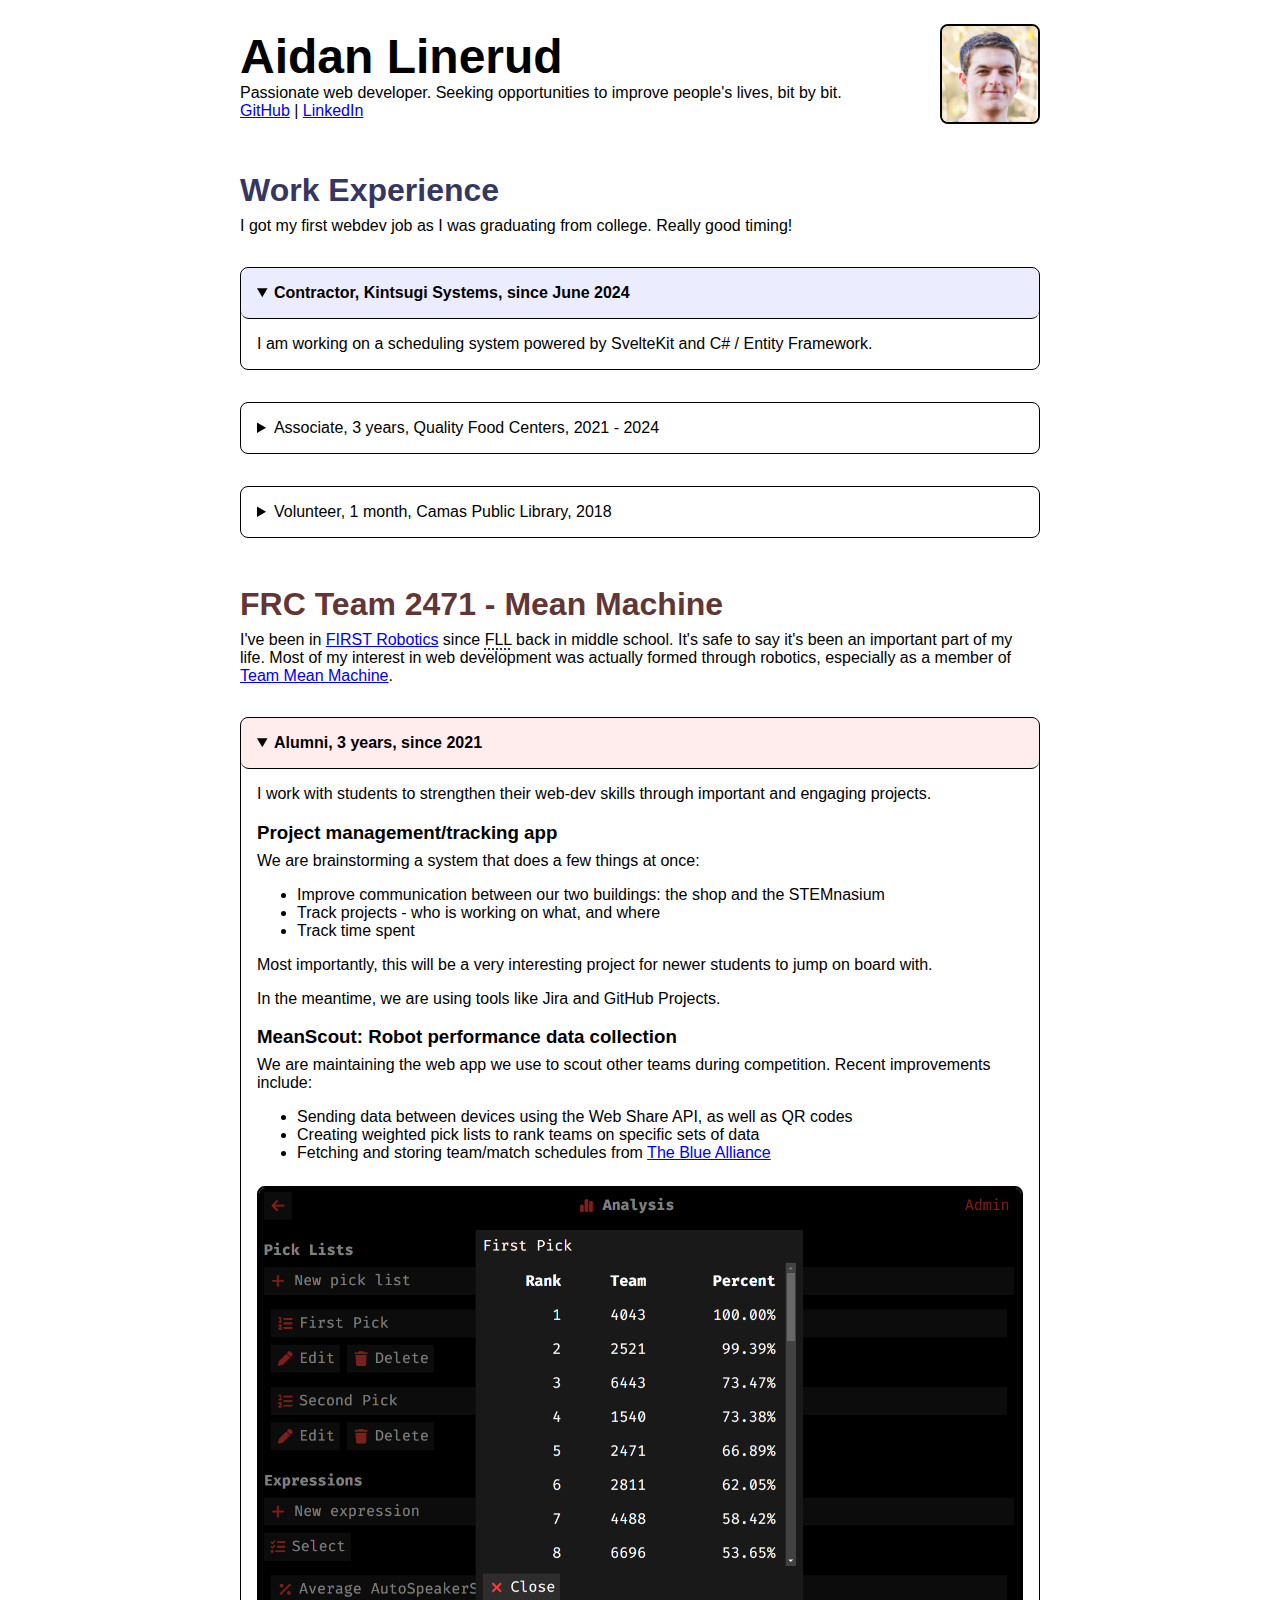
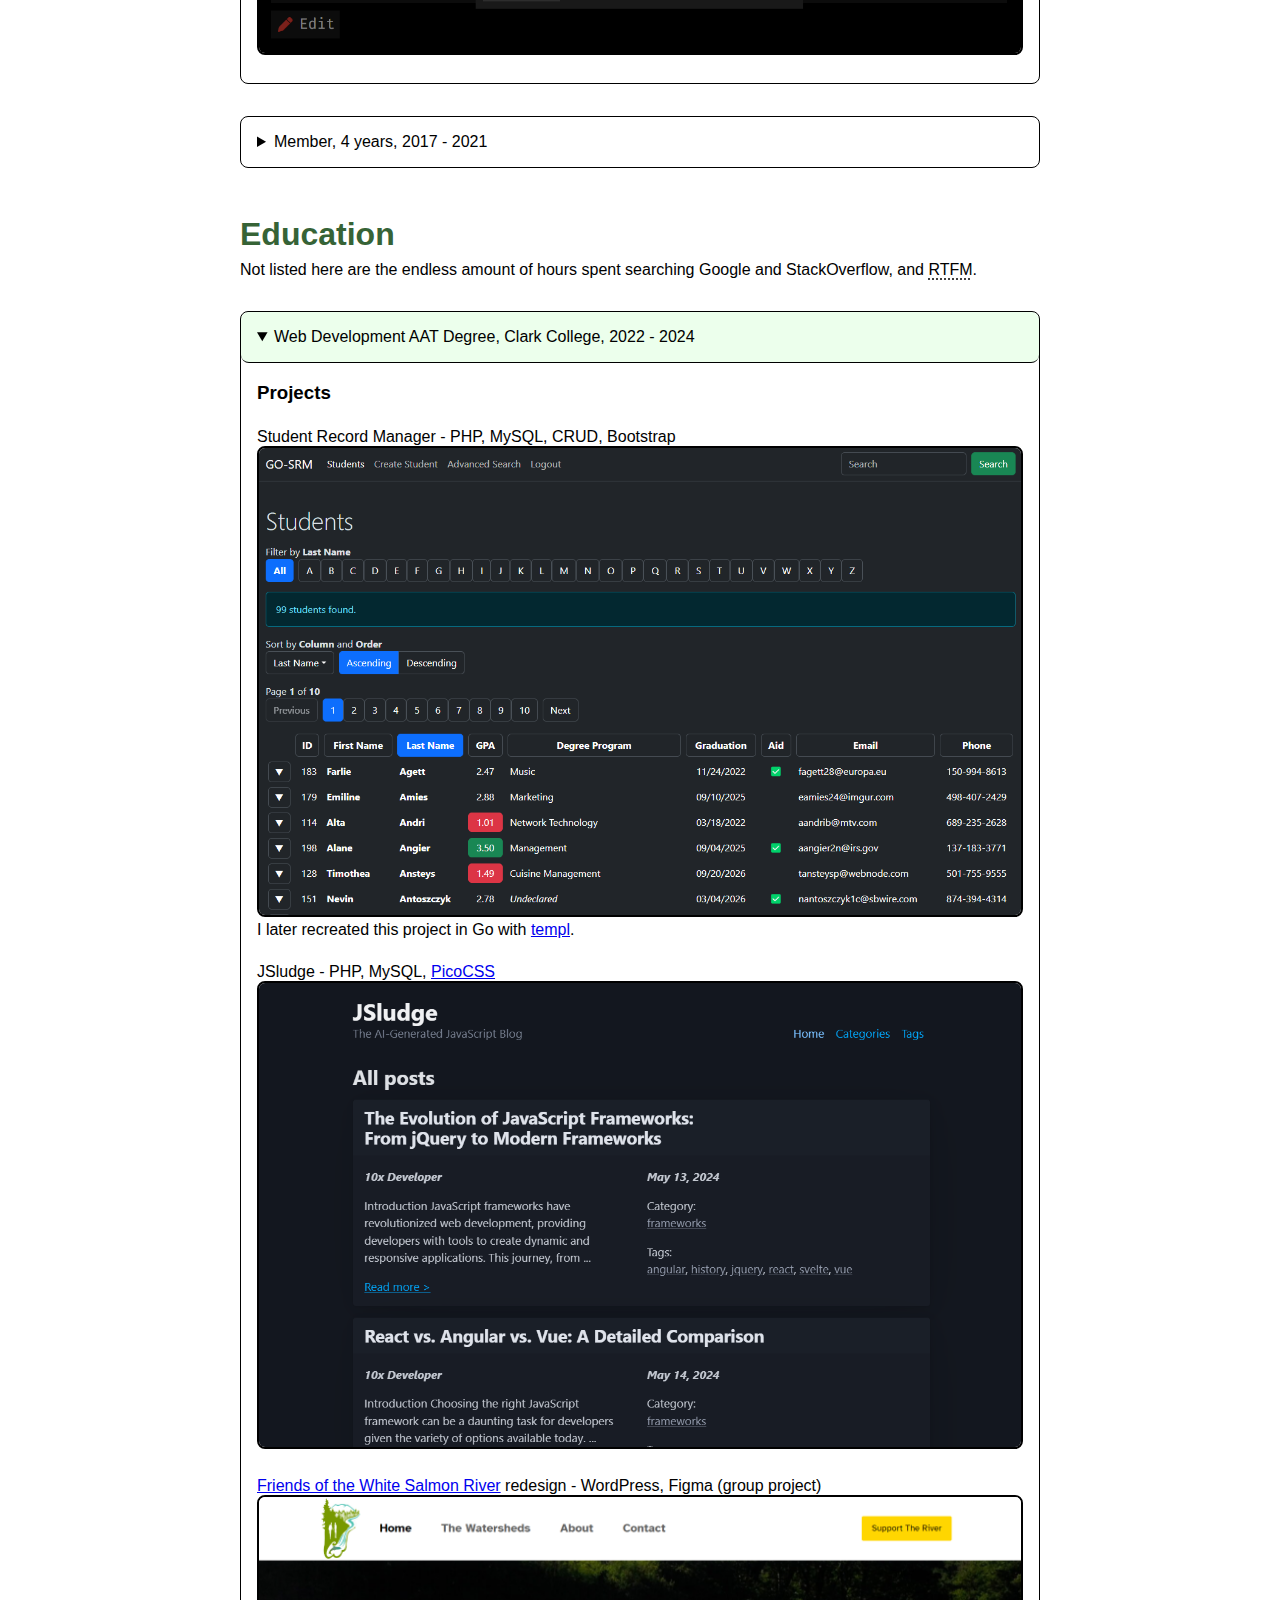
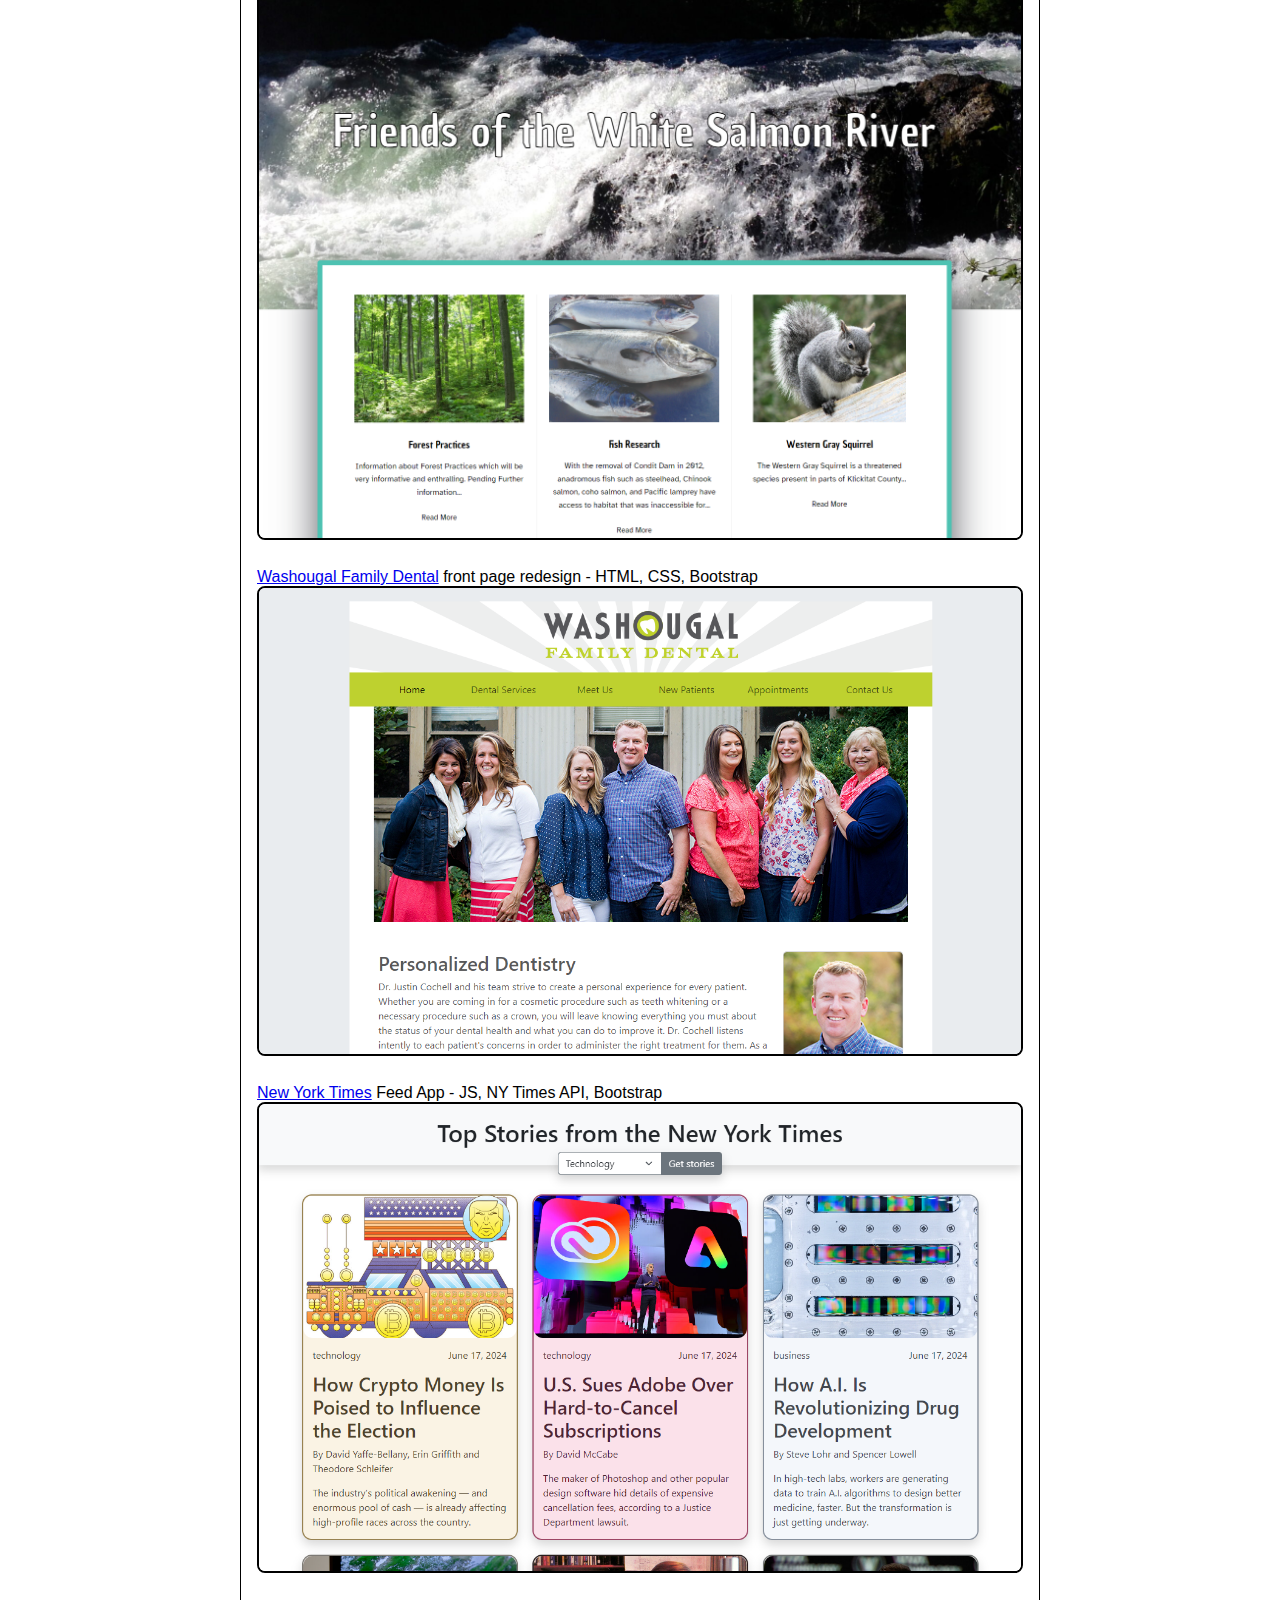
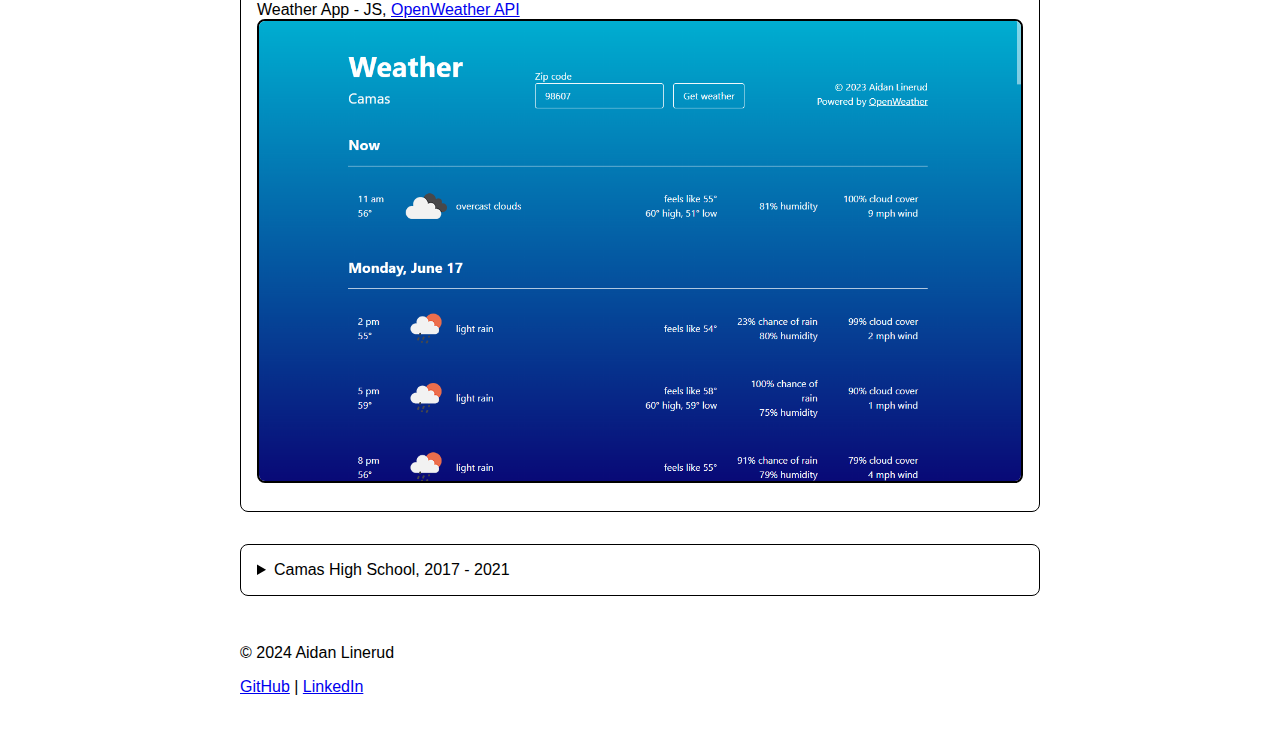
==== index.html @ 7d19856c "Add github/linkedin links" ====
<!DOCTYPE html>
<html lang="en">

<head>
	<meta charset="UTF-8" />
	<meta name="viewport" content="width=device-width, initial-scale=1.0" />
	<link rel="icon" href="assets/profile.jpg" />
	<link rel="stylesheet" href="https://fonts.cdnfonts.com/css/atkinson-hyperlegible" />
	<link rel="stylesheet" href="main.css">
	<title>Aidan Linerud</title>
</head>

<body>
	<header>
		<div>
			<h1>Aidan Linerud</h1>
			<p>
				Passionate web developer. Seeking opportunities to improve people's
				lives, bit by bit.
			</p>
			<p>
				<a href="https://github.com/Aidunlin">GitHub</a>
				|
				<a href="https://www.linkedin.com/in/aidan-linerud/">LinkedIn</a>
			</p>
		</div>
		<img src="assets/profile.jpg" alt="Aidan's profile" width="100" height="100" />
	</header>

	<section id="experience">
		<h2>Work Experience</h2>
		<p>
			I got my first webdev job as I was graduating from college. Really good
			timing!
		</p>

		<details open>
			<summary>
				<strong>Contractor, Kintsugi Systems, since June 2024</strong>
			</summary>
			<p>
				I am working on a scheduling system powered by SvelteKit and C# /
				Entity Framework.
			</p>
		</details>

		<details>
			<summary>Associate, 3 years, Quality Food Centers, 2021 - 2024</summary>
			<p>I was a part-time cashier and courtesy clerk.</p>
		</details>

		<details>
			<summary>Volunteer, 1 month, Camas Public Library, 2018</summary>
			<p>
				I signed people up for the Summer Reading Program, logged hours, and
				issued prizes.
			</p>
		</details>
	</section>

	<section id="robotics">
		<h2>FRC Team 2471 - Mean Machine</h2>
		<p>
			I've been in
			<a href="https://www.firstinspires.org/">FIRST Robotics</a> since
			<abbr title="FIRST Lego League">FLL</abbr> back in middle school. It's
			safe to say it's been an important part of my life. Most of my interest
			in web development was actually formed through robotics, especially as a
			member of <a href="https://team2471.org/">Team Mean Machine</a>.
		</p>

		<details open>
			<summary><strong>Alumni, 3 years, since 2021</strong></summary>
			<p>
				I work with students to strengthen their web-dev skills through
				important and engaging projects.
			</p>
			<h3>Project management/tracking app</h3>
			<p>We are brainstorming a system that does a few things at once:</p>
			<ul>
				<li>
					Improve communication between our two buildings: the shop and the
					STEMnasium
				</li>
				<li>Track projects - who is working on what, and where</li>
				<li>Track time spent</li>
			</ul>
			<p>
				Most importantly, this will be a very interesting project for newer
				students to jump on board with.
			</p>
			<p>
				In the meantime, we are using tools like Jira and GitHub Projects.
			</p>
			<h3>MeanScout: Robot performance data collection</h3>
			<p>
				We are maintaining the web app we use to scout other teams during
				competition. Recent improvements include:
			</p>
			<ul>
				<li>
					Sending data between devices using the Web Share API, as well as QR
					codes
				</li>
				<li>
					Creating weighted pick lists to rank teams on specific sets of data
				</li>
				<li>
					Fetching and storing team/match schedules from
					<a href="https://www.thebluealliance.com/about">The Blue Alliance</a>
				</li>
			</ul>
			<p class="project">
				<img loading="lazy" src="assets/meanscout-pick-lists.png" alt="MeanScout pick lists" />
			</p>
		</details>

		<details>
			<summary>Member, 4 years, 2017 - 2021</summary>
			<p>Created app for robot performance data collection - Svelte, PWA</p>
			<p>Team website maintenance - WordPress</p>
		</details>
	</section>

	<section id="education">
		<h2>Education</h2>
		<p>
			Not listed here are the endless amount of hours spent searching Google
			and StackOverflow, and
			<abbr title="reading the ----ing manual">RTFM</abbr>.
		</p>

		<details open>
			<summary>
				Web Development AAT Degree, Clark College, 2022 - 2024
			</summary>
			<h3>Projects</h3>
			<p class="project">
				Student Record Manager - PHP, MySQL, CRUD, Bootstrap
				<img loading="lazy" src="assets/srm.png" alt="Student Record Manager" />
				I later recreated this project in Go with
				<a href="https://templ.guide/">templ</a>.
			</p>
			<p class="project">
				JSludge - PHP, MySQL, <a href="https://picocss.com/">PicoCSS</a>
				<img loading="lazy" src="assets/jsludge.png" alt="JSludge blog" />
			</p>
			<p class="project">
				<a href="https://www.friendsofthewhitesalmon.org/">Friends of the White Salmon River</a>
				redesign - WordPress, Figma (group project)
				<img loading="lazy" src="assets/fotws.png" alt="Friends of the White Salmon River redesign" />
			</p>
			<p class="project">
				<a href="http://www.washougalfamilydental.com/">Washougal Family Dental</a>
				front page redesign - HTML, CSS, Bootstrap
				<img loading="lazy" src="assets/wfd.png" alt="Washougal Family Dental front page redesign" />
			</p>
			<p class="project">
				<a href="https://www.nytimes.com/">New York Times</a> Feed App - JS,
				NY Times API, Bootstrap
				<img loading="lazy" src="assets/nyt-app.png" alt="NYT Feed App" />
			</p>
			<p class="project">
				Weather App - JS,
				<a href="https://openweathermap.org/">OpenWeather API</a>
				<img loading="lazy" src="assets/weather-app.png" alt="Weather App" />
			</p>
		</details>

		<details>
			<summary>Camas High School, 2017 - 2021</summary>
			<p>Graduated w/ 3.8 GPA</p>
			<p>The Camasonion maintenance - WordPress (2020-2021)</p>
		</details>
	</section>

	<footer>
		<p>&copy; 2024 Aidan Linerud</p>
		<p>
			<a href="https://github.com/Aidunlin">GitHub</a>
			|
			<a href="https://www.linkedin.com/in/aidan-linerud/">LinkedIn</a>
		</p>
	</footer>
</body>

</html>
---- main.css ----
body {
	font-family: "Atkinson Hyperlegible", sans-serif;
	margin-inline: auto;
	max-width: 800px;
	padding: 1rem;
}

header {
	display: flex;
	flex-wrap: wrap;
	gap: 1rem;
	align-items: center;
	margin-bottom: 2rem;
}

header img {
	max-width: 100px;
	border: 2px solid;
	border-radius: 0.5rem;
}

header div {
	display: flex;
	flex-direction: column;
	flex-grow: 1;
}

header h1 {
	font-size: 300%;
	margin: 0;
}

header p {
	margin: 0;
}

footer {
	margin-top: 3rem;
}

h2 {
	font-size: 200%;
	margin-top: 3rem;
	margin-bottom: 0;
}

h2 + p {
	margin-top: 0.5rem;
}

h3 {
	margin-bottom: 0;
}

h3 + p {
	margin-top: 0.5rem;
}

img {
	box-sizing: border-box;
	max-width: 100%;
	border-radius: 0.5rem;
	border: 2px solid;
}

abbr[title] {
	text-underline-offset: 4px;
}

details {
	border: 1px solid;
	border-radius: 0.5rem;
	margin-top: 2rem;
}

details {
	padding: 1rem;
}

details[open] {
	padding-bottom: 0;
}

details[open] summary {
	border-bottom: 1px solid;
	margin-bottom: 0;
}

summary {
	border-radius: 0.5rem;
	padding: 1rem;
	margin: -1rem;
	cursor: pointer;
}

#experience :is(details[open] summary, summary:hover, summary:focus) {
	background-color: hsla(240, 100%, 50%, 0.075);
}

#experience h2 {
	color:  hsl(240, 30%, 30%);
}

#robotics :is(details[open] summary, summary:hover, summary:focus) {
	background-color: hsla(0, 100%, 50%, 0.075);
}

#robotics h2 {
	color:  hsl(0, 30%, 30%);
}

#education :is(details[open] summary, summary:hover, summary:focus) {
	background-color: hsla(120, 100%, 50%, 0.075);
}

#education h2 {
	color:  hsl(120, 30%, 30%);
}

.project {
	margin-block: 1.5rem;
}
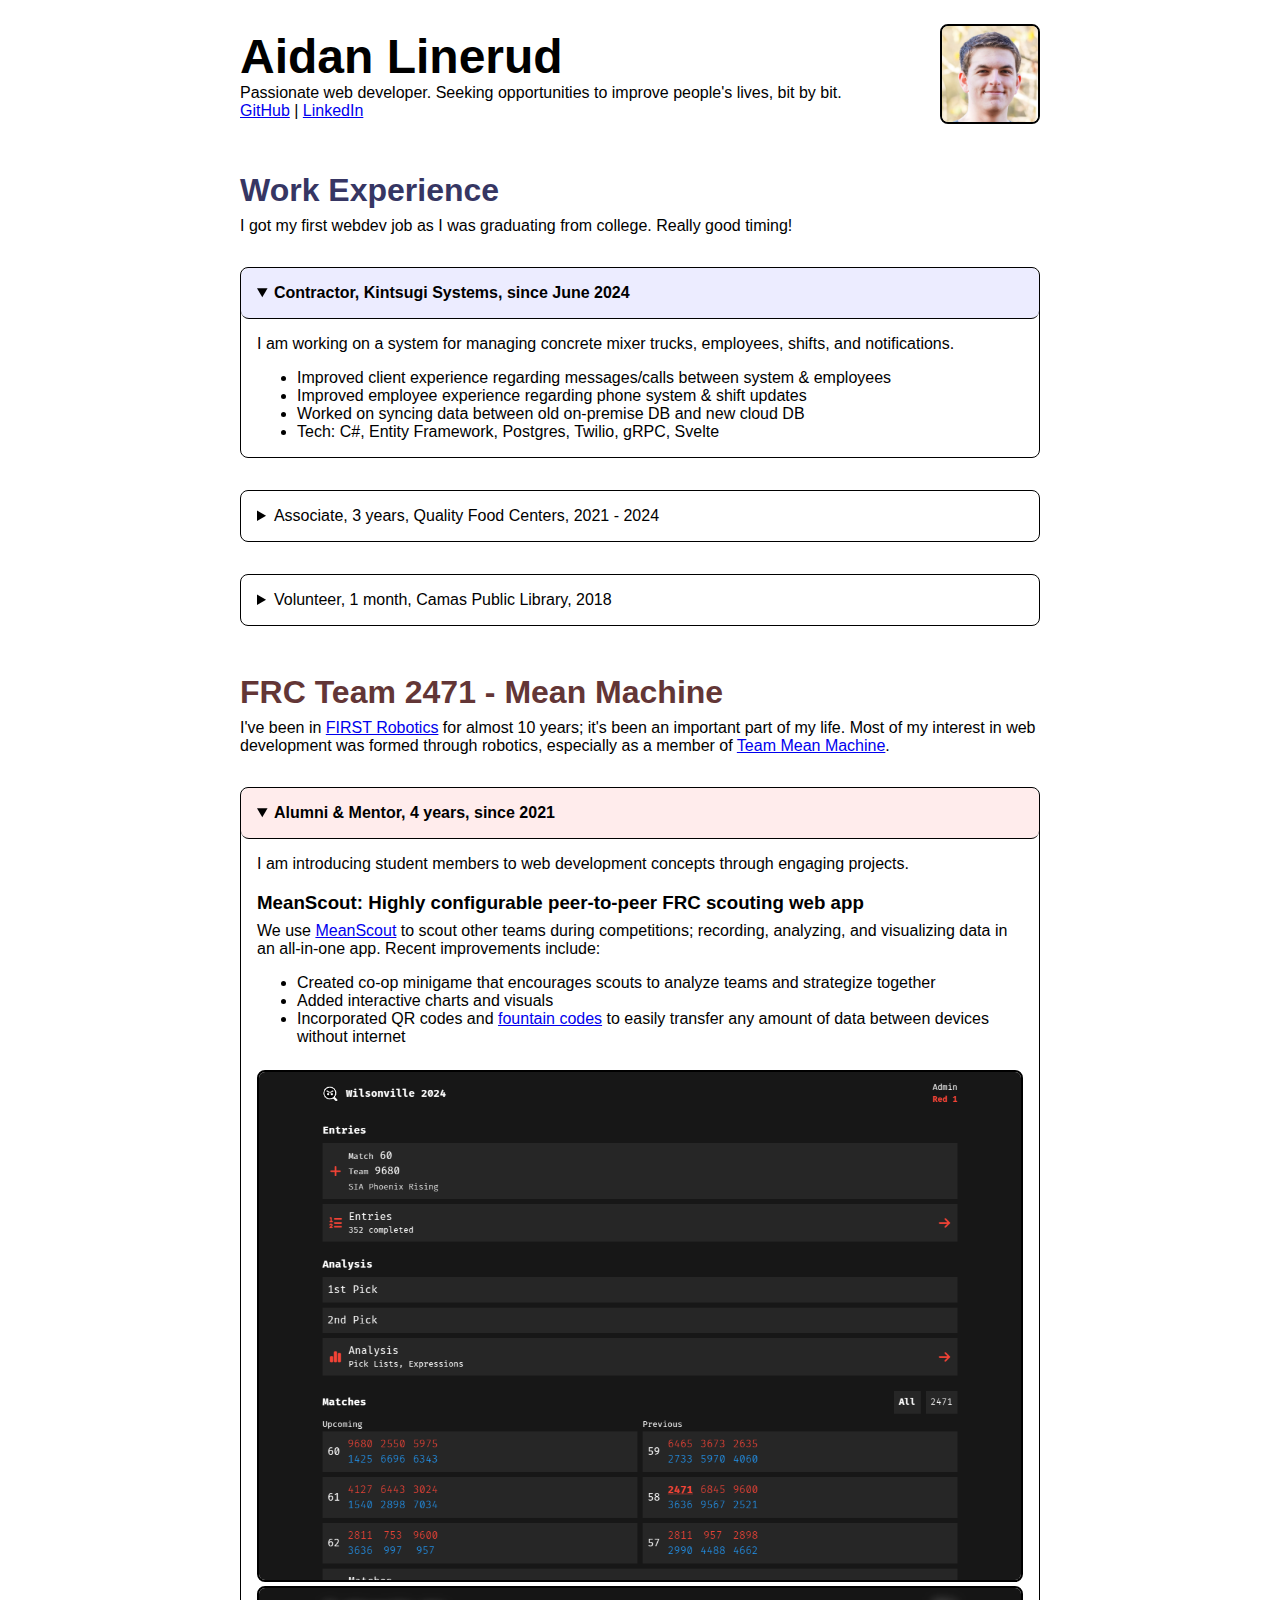
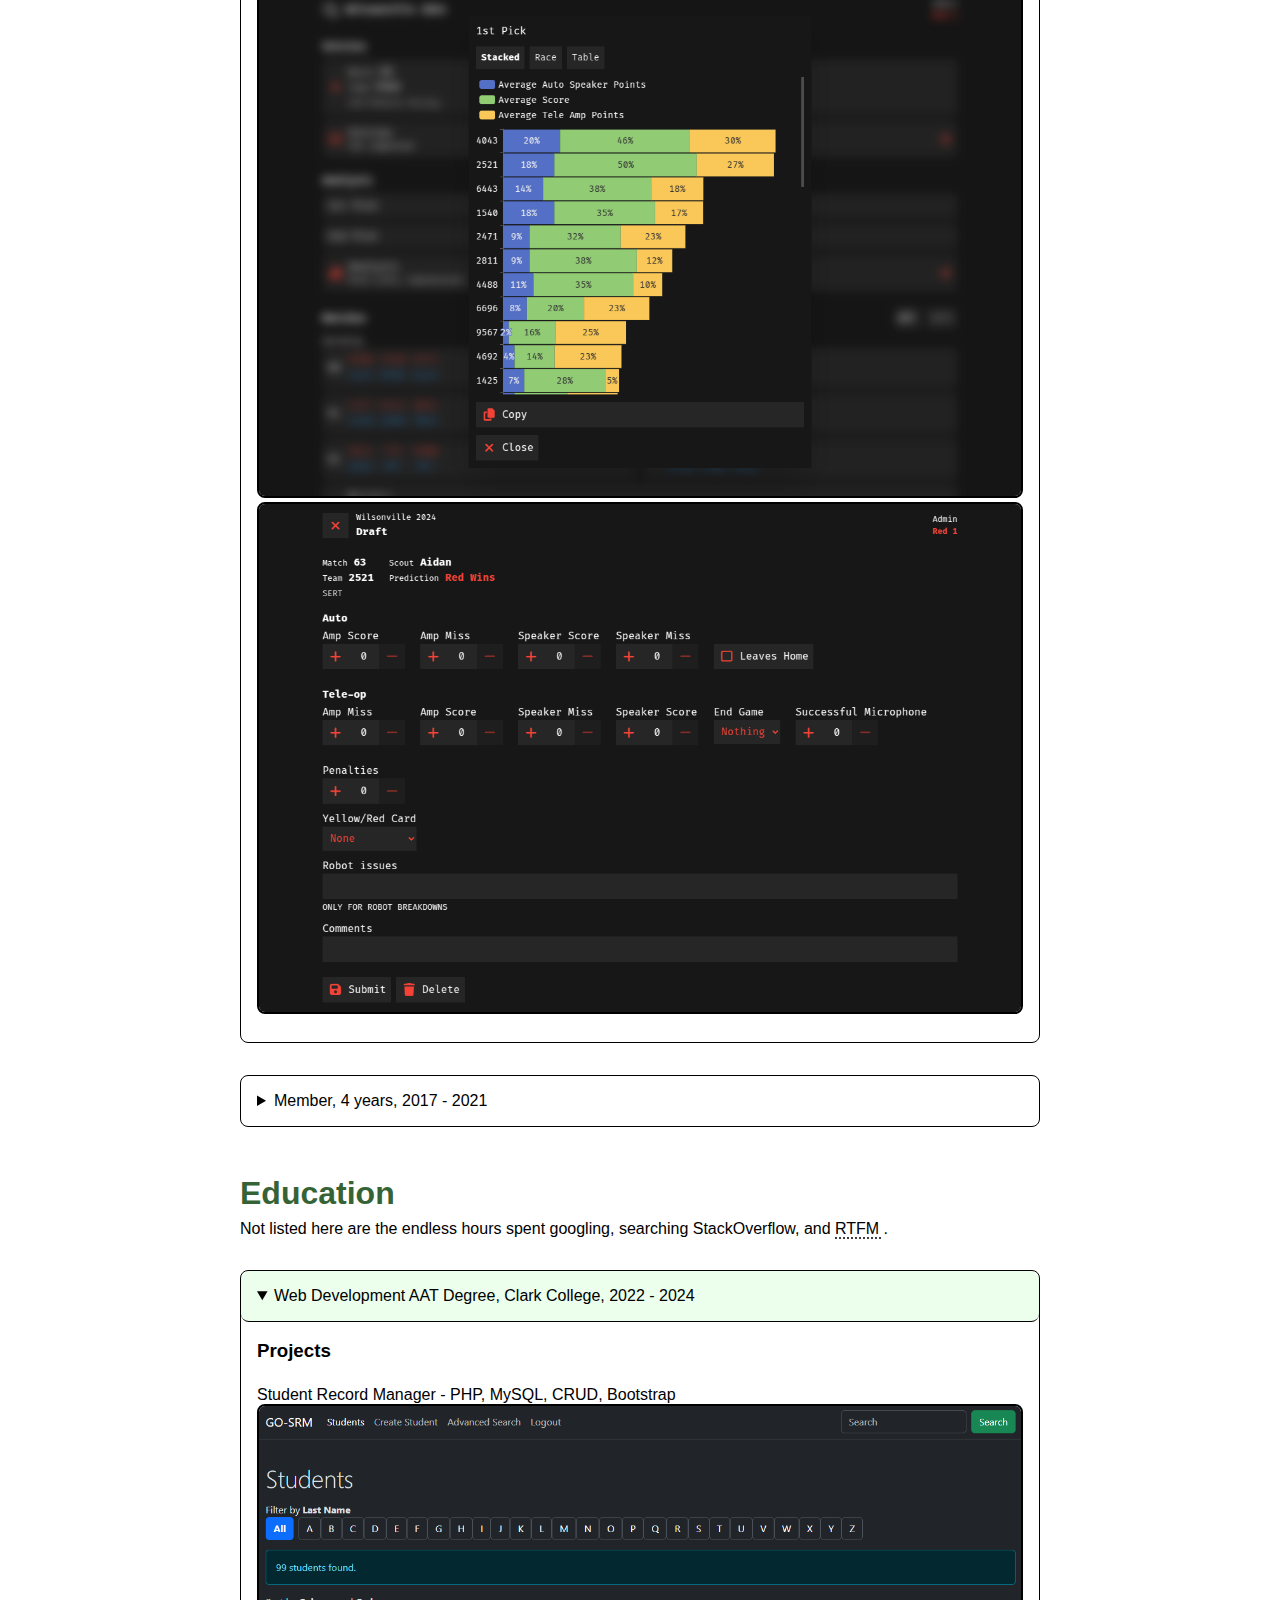
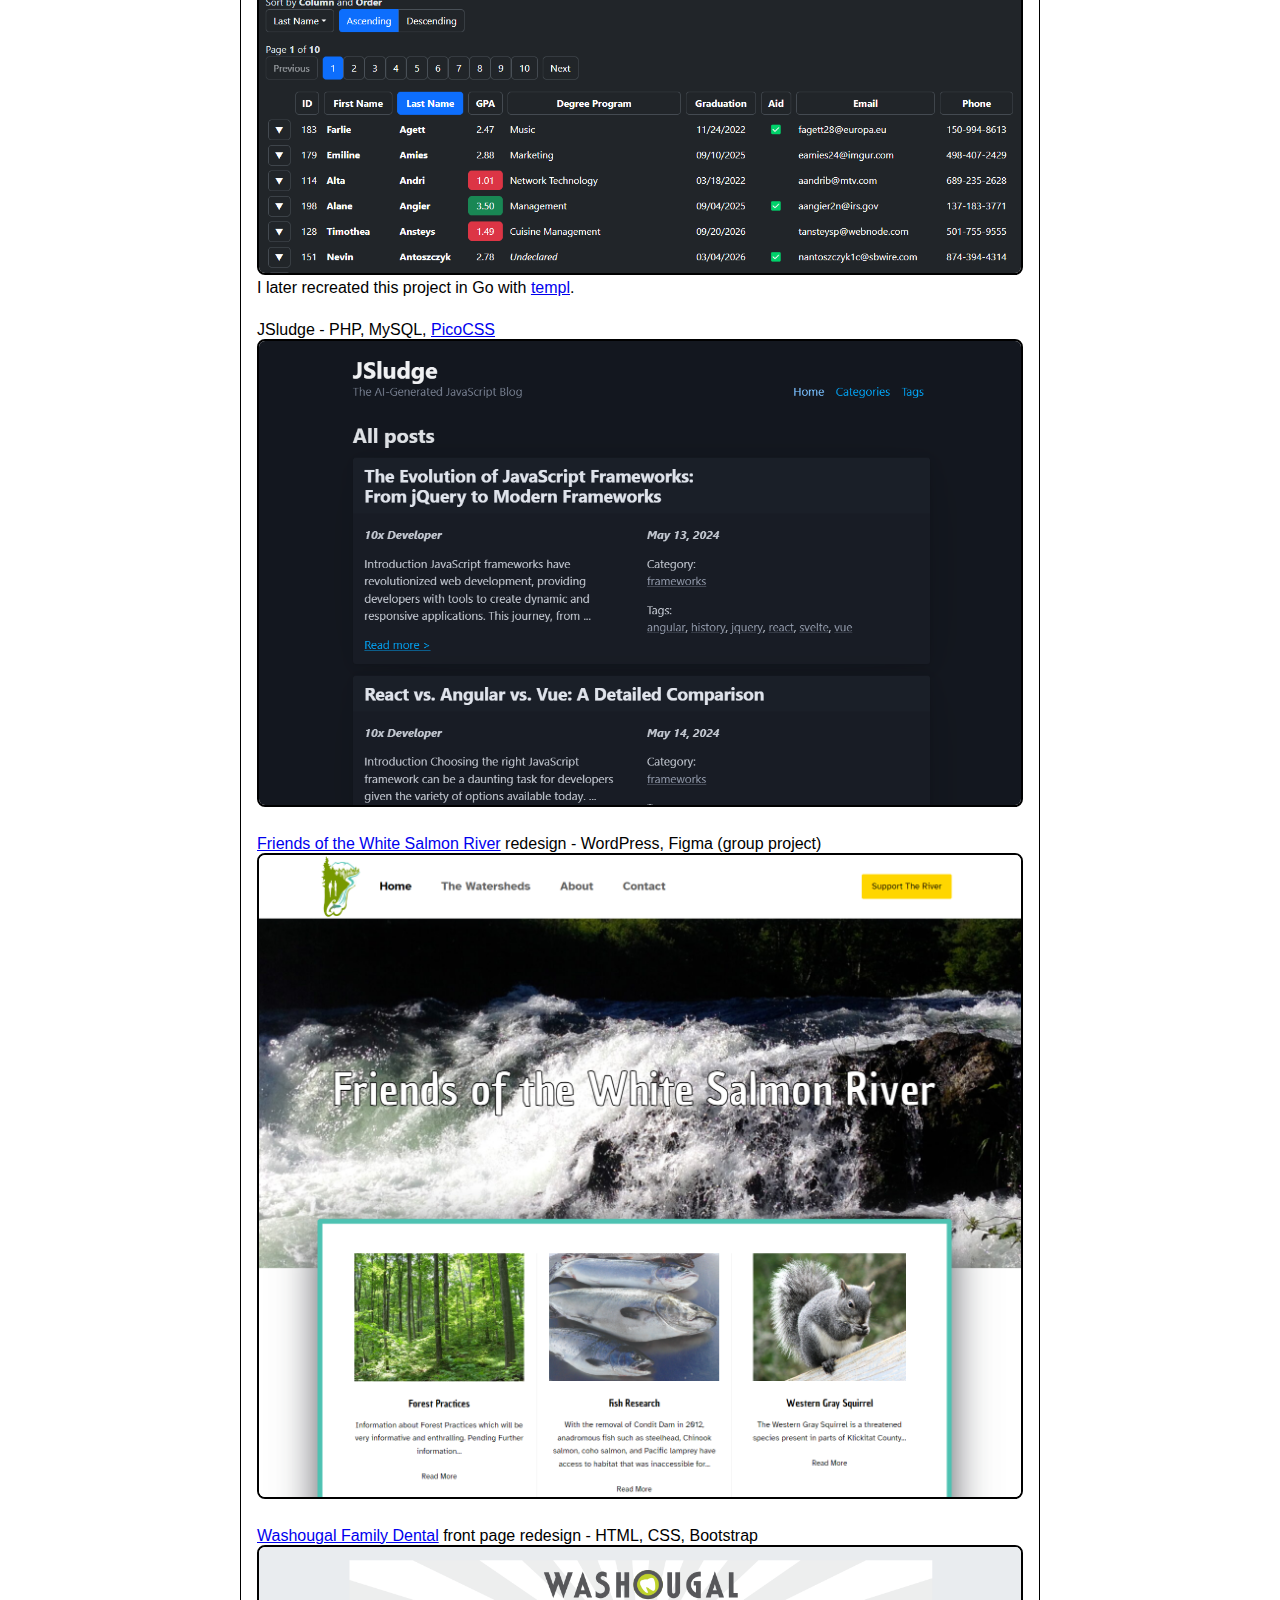
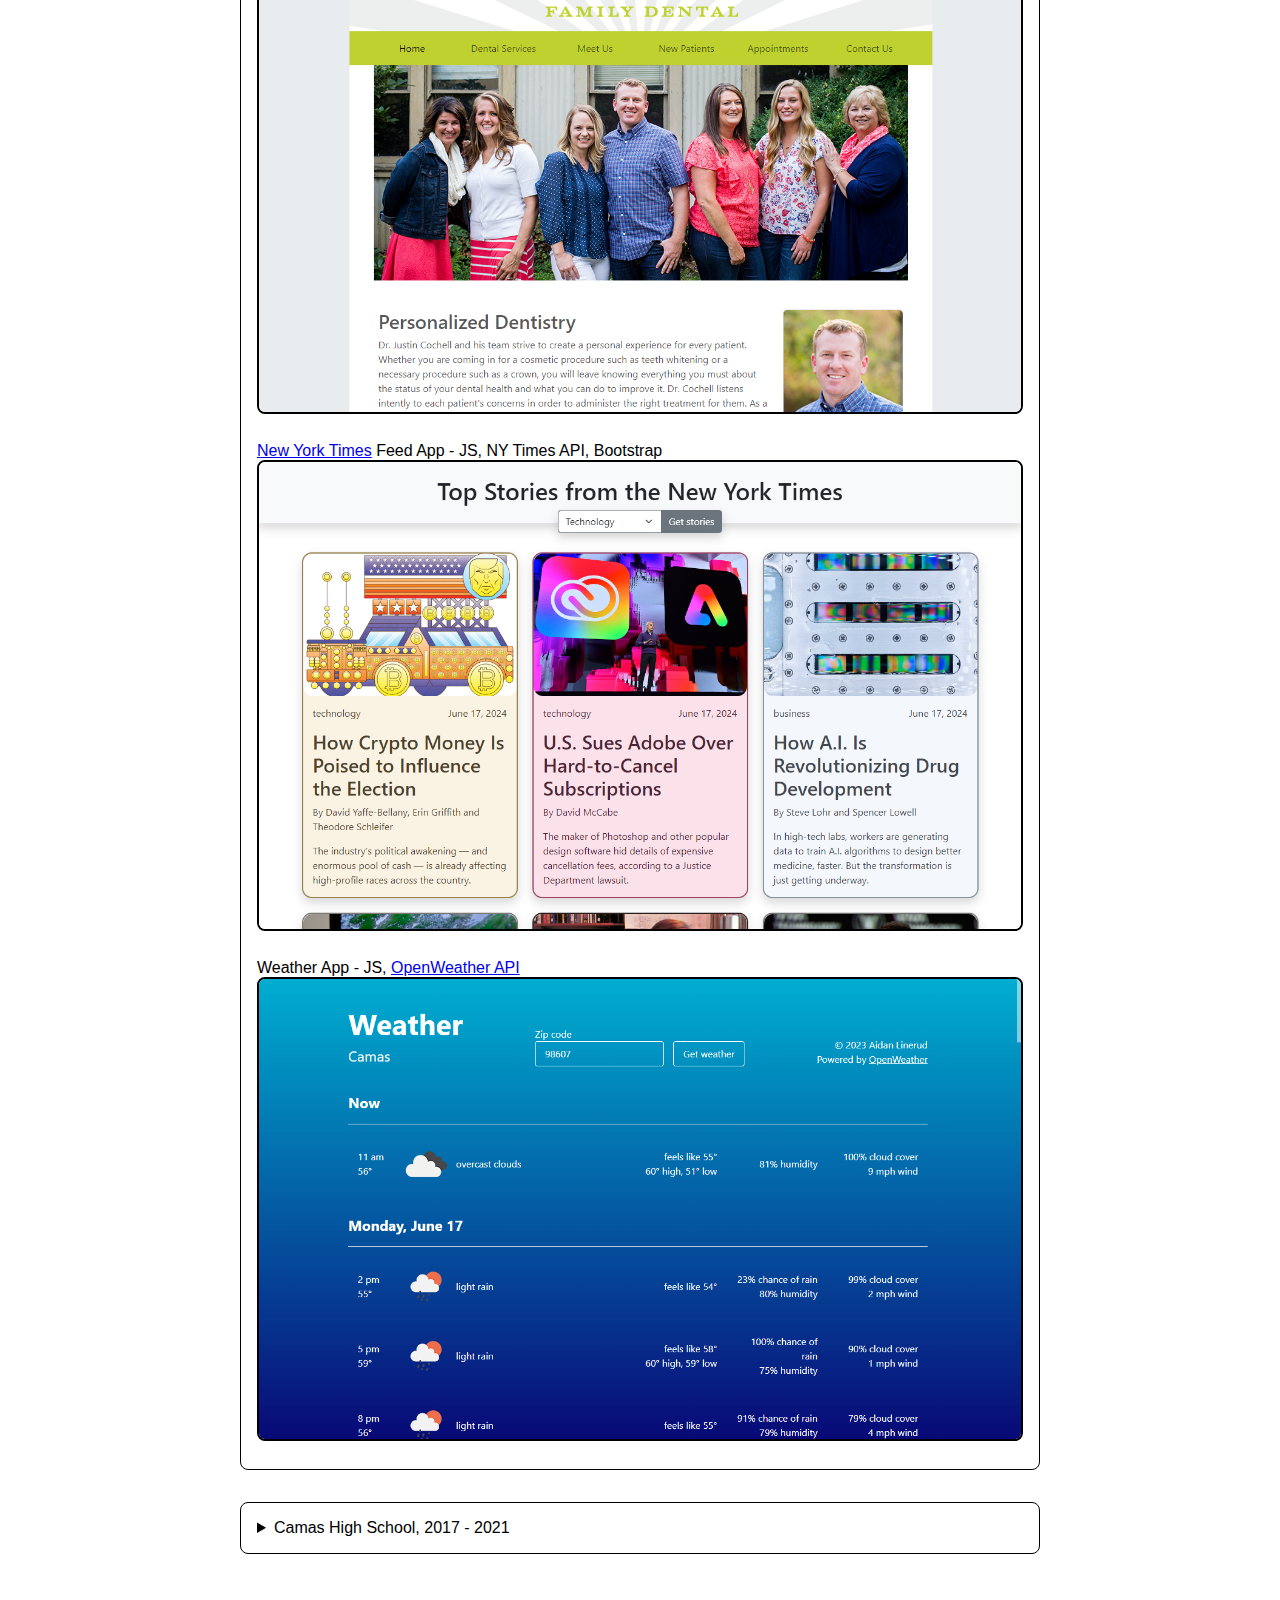
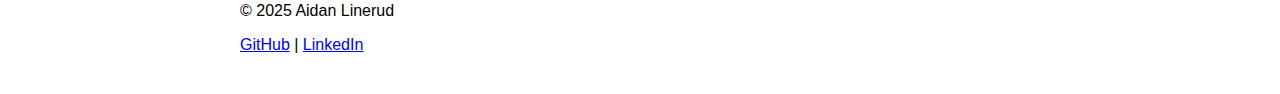
==== commit b49d5728: "Update content" ====
--- a/index.html
+++ b/index.html
@@ -14,10 +14,7 @@
 	<header>
 		<div>
 			<h1>Aidan Linerud</h1>
-			<p>
-				Passionate web developer. Seeking opportunities to improve people's
-				lives, bit by bit.
-			</p>
+			<p>Passionate web developer. Seeking opportunities to improve people's lives, bit by bit.</p>
 			<p>
 				<a href="https://github.com/Aidunlin">GitHub</a>
 				|
@@ -29,19 +26,19 @@
 
 	<section id="experience">
 		<h2>Work Experience</h2>
-		<p>
-			I got my first webdev job as I was graduating from college. Really good
-			timing!
-		</p>
+		<p>I got my first webdev job as I was graduating from college. Really good timing!</p>
 
 		<details open>
 			<summary>
 				<strong>Contractor, Kintsugi Systems, since June 2024</strong>
 			</summary>
-			<p>
-				I am working on a scheduling system powered by SvelteKit and C# /
-				Entity Framework.
-			</p>
+			<p>I am working on a system for managing concrete mixer trucks, employees, shifts, and notifications.</p>
+			<ul>
+				<li>Improved client experience regarding messages/calls between system & employees</li>
+				<li>Improved employee experience regarding phone system & shift updates</li>
+				<li>Worked on syncing data between old on-premise DB and new cloud DB</li>
+				<li>Tech: C#, Entity Framework, Postgres, Twilio, gRPC, Svelte</li>
+			</ul>
 		</details>
 
 		<details>
@@ -51,10 +48,7 @@
 
 		<details>
 			<summary>Volunteer, 1 month, Camas Public Library, 2018</summary>
-			<p>
-				I signed people up for the Summer Reading Program, logged hours, and
-				issued prizes.
-			</p>
+			<p>I signed people up for the Summer Reading Program, logged hours, and issued prizes.</p>
 		</details>
 	</section>
 
@@ -62,56 +56,35 @@
 		<h2>FRC Team 2471 - Mean Machine</h2>
 		<p>
 			I've been in
-			<a href="https://www.firstinspires.org/">FIRST Robotics</a> since
-			<abbr title="FIRST Lego League">FLL</abbr> back in middle school. It's
-			safe to say it's been an important part of my life. Most of my interest
-			in web development was actually formed through robotics, especially as a
-			member of <a href="https://team2471.org/">Team Mean Machine</a>.
+			<a href="https://www.firstinspires.org/">FIRST Robotics</a>
+			for almost 10 years; it's been an important part of my life. Most of my interest in web development was formed
+			through robotics, especially as a member of
+			<a href="https://team2471.org/">Team Mean Machine</a>.
 		</p>
 
 		<details open>
-			<summary><strong>Alumni, 3 years, since 2021</strong></summary>
+			<summary><strong>Alumni & Mentor, 4 years, since 2021</strong></summary>
+			<p>I am introducing student members to web development concepts through engaging projects.</p>
+			<h3>MeanScout: Highly configurable peer-to-peer FRC scouting web app</h3>
 			<p>
-				I work with students to strengthen their web-dev skills through
-				important and engaging projects.
-			</p>
-			<h3>Project management/tracking app</h3>
-			<p>We are brainstorming a system that does a few things at once:</p>
-			<ul>
-				<li>
-					Improve communication between our two buildings: the shop and the
-					STEMnasium
-				</li>
-				<li>Track projects - who is working on what, and where</li>
-				<li>Track time spent</li>
-			</ul>
-			<p>
-				Most importantly, this will be a very interesting project for newer
-				students to jump on board with.
-			</p>
-			<p>
-				In the meantime, we are using tools like Jira and GitHub Projects.
-			</p>
-			<h3>MeanScout: Robot performance data collection</h3>
-			<p>
-				We are maintaining the web app we use to scout other teams during
-				competition. Recent improvements include:
+				We use
+				<a href="https://github.com/TeamMeanMachine/MeanScout">MeanScout</a>
+				to scout other teams during competitions; recording, analyzing, and visualizing data in an all-in-one app.
+				Recent improvements include:
 			</p>
 			<ul>
+				<li>Created co-op minigame that encourages scouts to analyze teams and strategize together</li>
+				<li>Added interactive charts and visuals</li>
 				<li>
-					Sending data between devices using the Web Share API, as well as QR
-					codes
-				</li>
-				<li>
-					Creating weighted pick lists to rank teams on specific sets of data
-				</li>
-				<li>
-					Fetching and storing team/match schedules from
-					<a href="https://www.thebluealliance.com/about">The Blue Alliance</a>
+					Incorporated QR codes and
+					<a href="https://en.wikipedia.org/wiki/Fountain_code">fountain codes</a>
+					to easily transfer any amount of data between devices without internet
 				</li>
 			</ul>
 			<p class="project">
-				<img loading="lazy" src="assets/meanscout-pick-lists.png" alt="MeanScout pick lists" />
+				<img src="assets/meanscout/overview.png" alt="MeanScout overview page" />
+				<img src="assets/meanscout/picklist.png" alt="MeanScout picklist" />
+				<img src="assets/meanscout/entry.png" alt="MeanScout entry" />
 			</p>
 		</details>
 
@@ -125,45 +98,45 @@
 	<section id="education">
 		<h2>Education</h2>
 		<p>
-			Not listed here are the endless amount of hours spent searching Google
-			and StackOverflow, and
-			<abbr title="reading the ----ing manual">RTFM</abbr>.
+			Not listed here are the endless hours spent googling, searching StackOverflow, and
+			<abbr title="Reading The Front-end Manual... What, you thought there was gonna be a different word there?">
+				RTFM
+			</abbr>.
 		</p>
 
 		<details open>
-			<summary>
-				Web Development AAT Degree, Clark College, 2022 - 2024
-			</summary>
+			<summary>Web Development AAT Degree, Clark College, 2022 - 2024</summary>
 			<h3>Projects</h3>
 			<p class="project">
 				Student Record Manager - PHP, MySQL, CRUD, Bootstrap
-				<img loading="lazy" src="assets/srm.png" alt="Student Record Manager" />
+				<img loading="lazy" src="assets/education/srm.png" alt="Student Record Manager" />
 				I later recreated this project in Go with
 				<a href="https://templ.guide/">templ</a>.
 			</p>
 			<p class="project">
-				JSludge - PHP, MySQL, <a href="https://picocss.com/">PicoCSS</a>
-				<img loading="lazy" src="assets/jsludge.png" alt="JSludge blog" />
+				JSludge - PHP, MySQL,
+				<a href="https://picocss.com/">PicoCSS</a>
+				<img loading="lazy" src="assets/education/jsludge.png" alt="JSludge blog" />
 			</p>
 			<p class="project">
 				<a href="https://www.friendsofthewhitesalmon.org/">Friends of the White Salmon River</a>
 				redesign - WordPress, Figma (group project)
-				<img loading="lazy" src="assets/fotws.png" alt="Friends of the White Salmon River redesign" />
+				<img loading="lazy" src="assets/education/fotws.png" alt="Friends of the White Salmon River redesign" />
 			</p>
 			<p class="project">
 				<a href="http://www.washougalfamilydental.com/">Washougal Family Dental</a>
 				front page redesign - HTML, CSS, Bootstrap
-				<img loading="lazy" src="assets/wfd.png" alt="Washougal Family Dental front page redesign" />
+				<img loading="lazy" src="assets/education/wfd.png" alt="Washougal Family Dental front page redesign" />
 			</p>
 			<p class="project">
-				<a href="https://www.nytimes.com/">New York Times</a> Feed App - JS,
-				NY Times API, Bootstrap
-				<img loading="lazy" src="assets/nyt-app.png" alt="NYT Feed App" />
+				<a href="https://www.nytimes.com/">New York Times</a>
+				Feed App - JS, NY Times API, Bootstrap
+				<img loading="lazy" src="assets/education/nyt-app.png" alt="NYT Feed App" />
 			</p>
 			<p class="project">
 				Weather App - JS,
 				<a href="https://openweathermap.org/">OpenWeather API</a>
-				<img loading="lazy" src="assets/weather-app.png" alt="Weather App" />
+				<img loading="lazy" src="assets/education/weather-app.png" alt="Weather App" />
 			</p>
 		</details>
 
@@ -175,7 +148,7 @@
 	</section>
 
 	<footer>
-		<p>&copy; 2024 Aidan Linerud</p>
+		<p>&copy; 2025 Aidan Linerud</p>
 		<p>
 			<a href="https://github.com/Aidunlin">GitHub</a>
 			|
@@ -184,4 +157,4 @@
 	</footer>
 </body>
 
-</html>+</html>
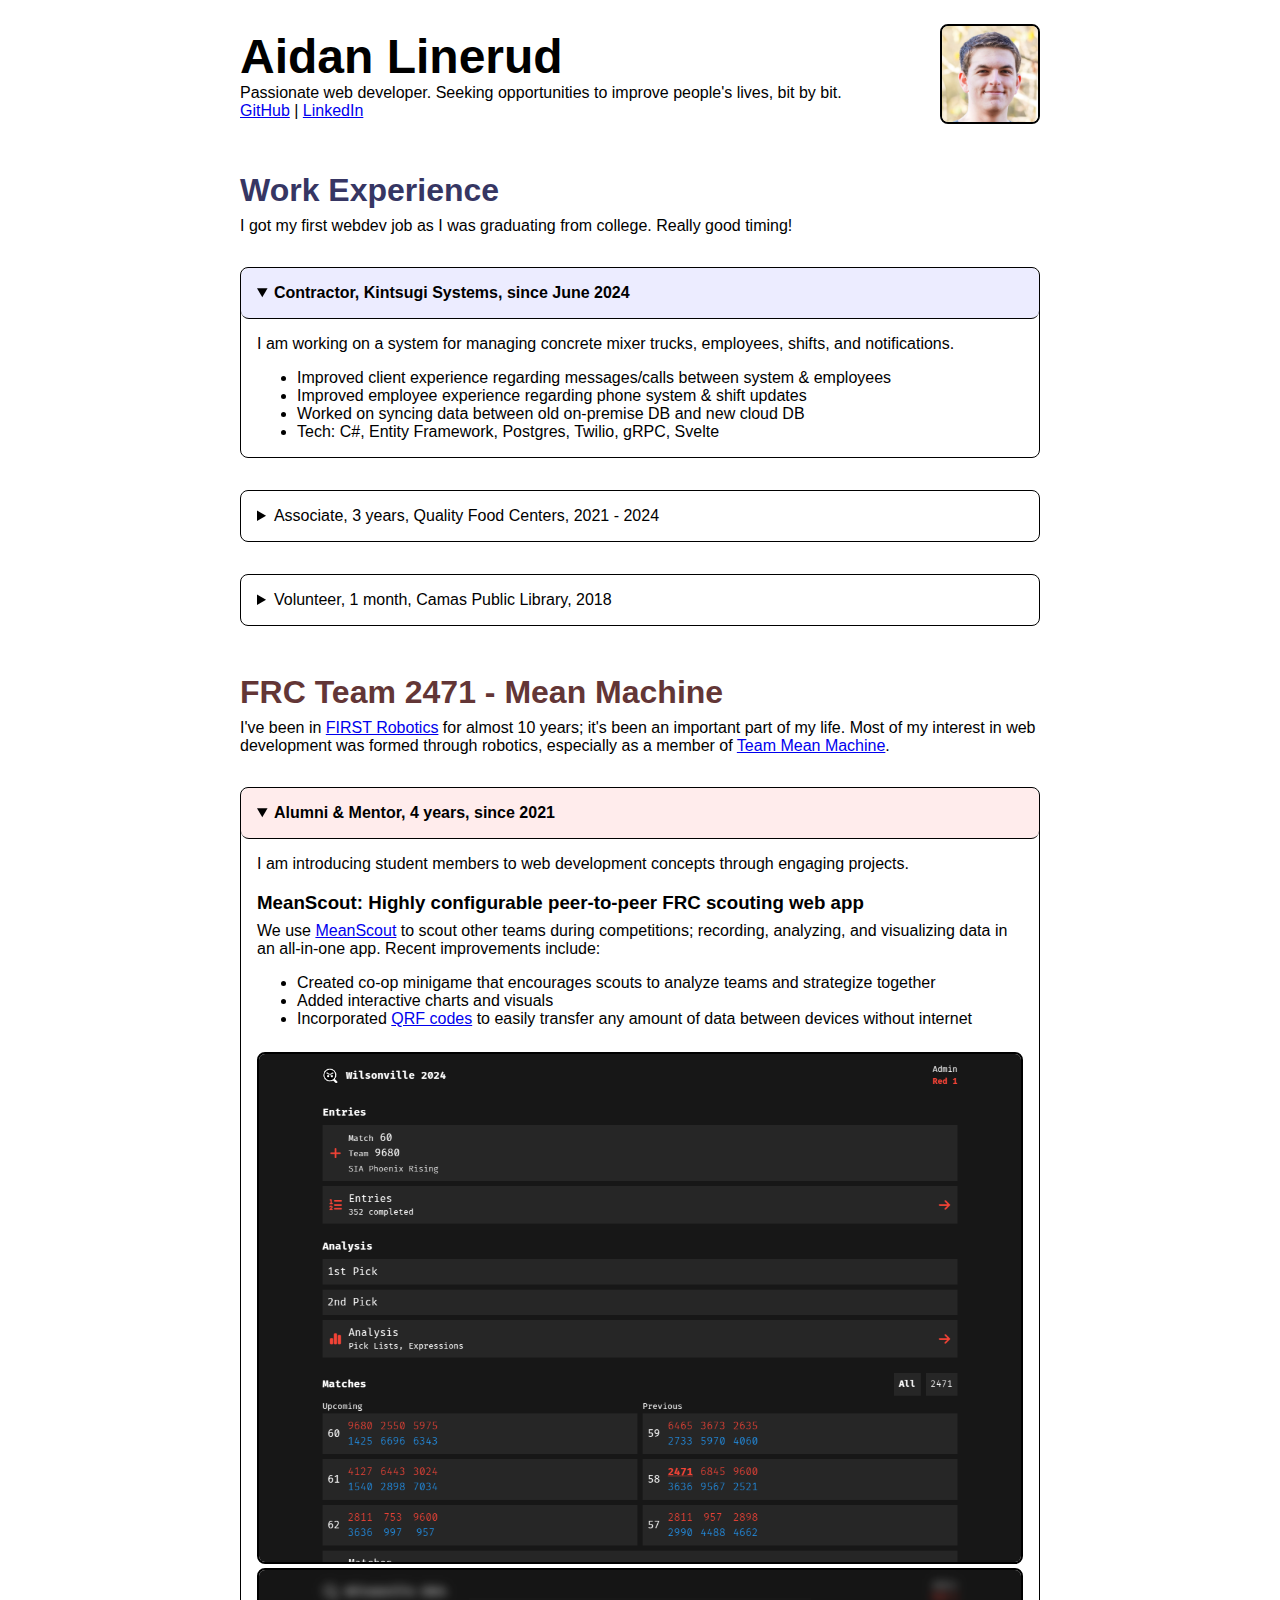
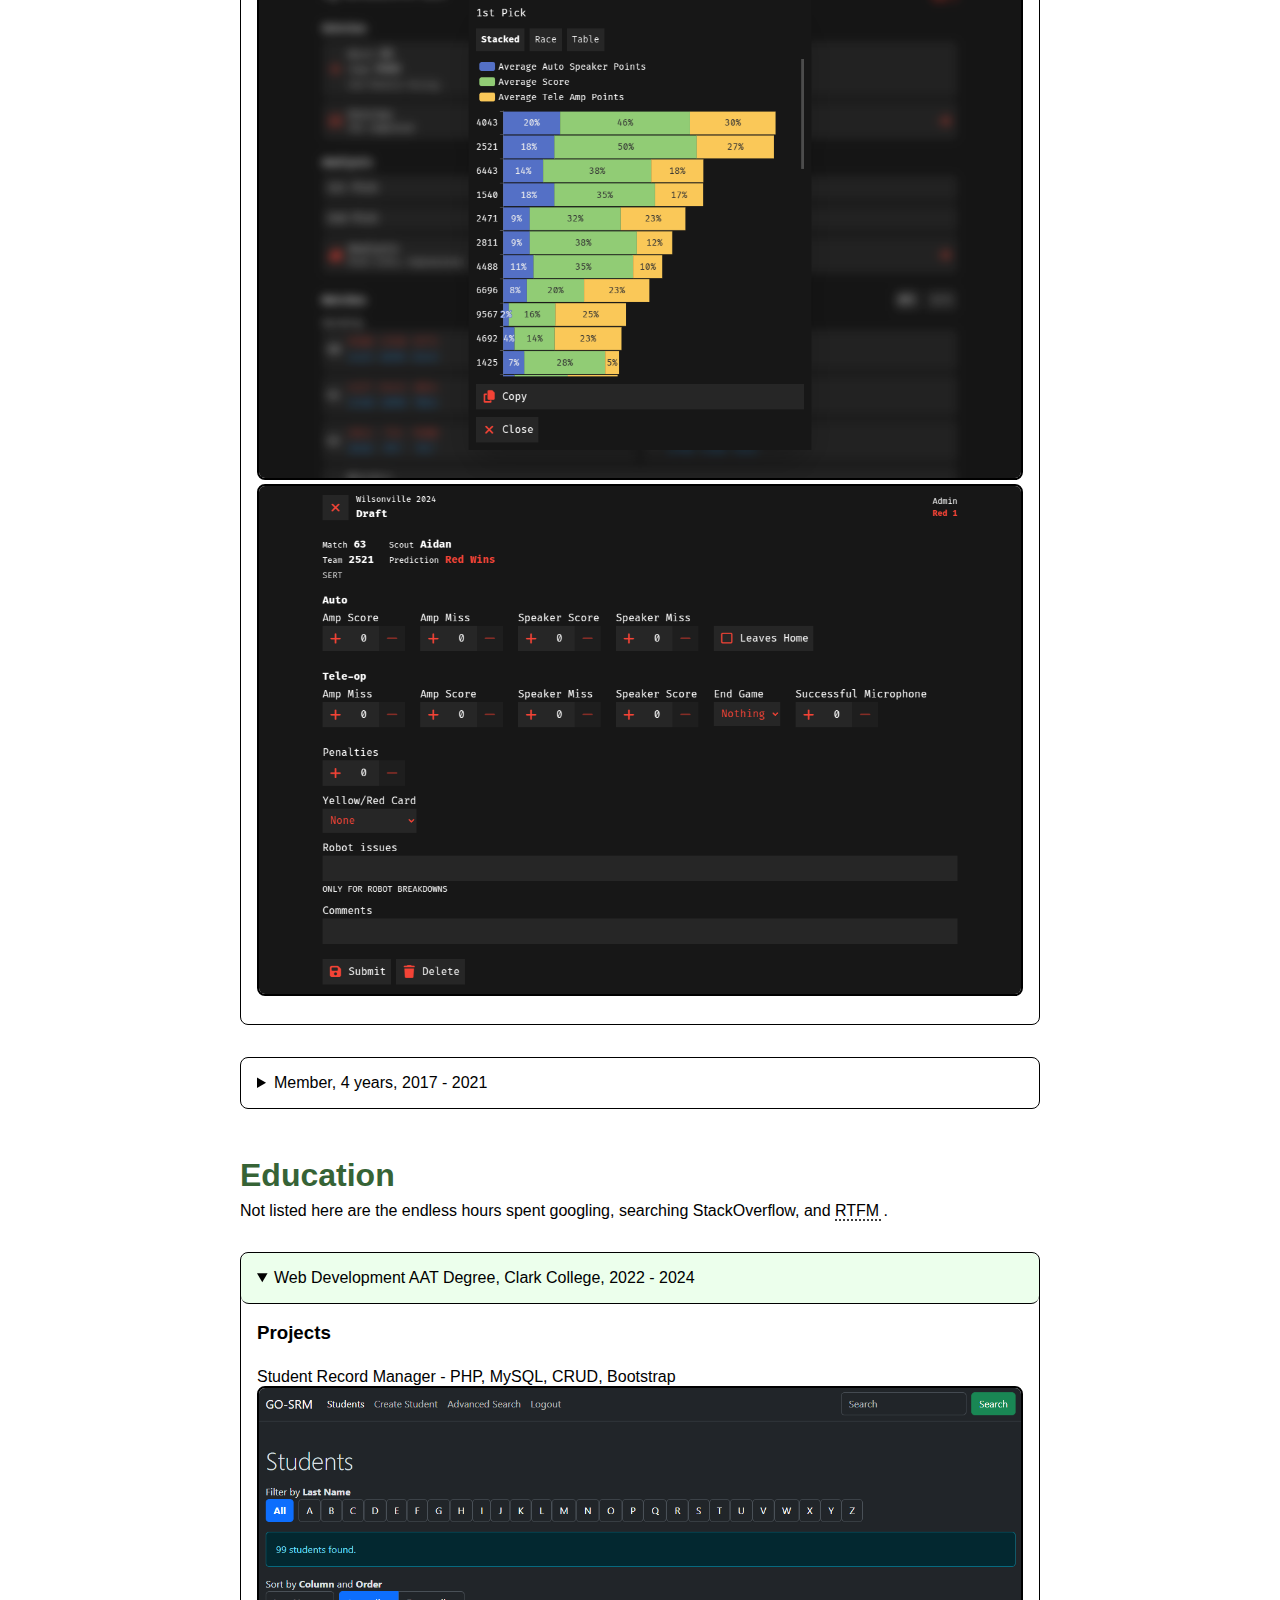
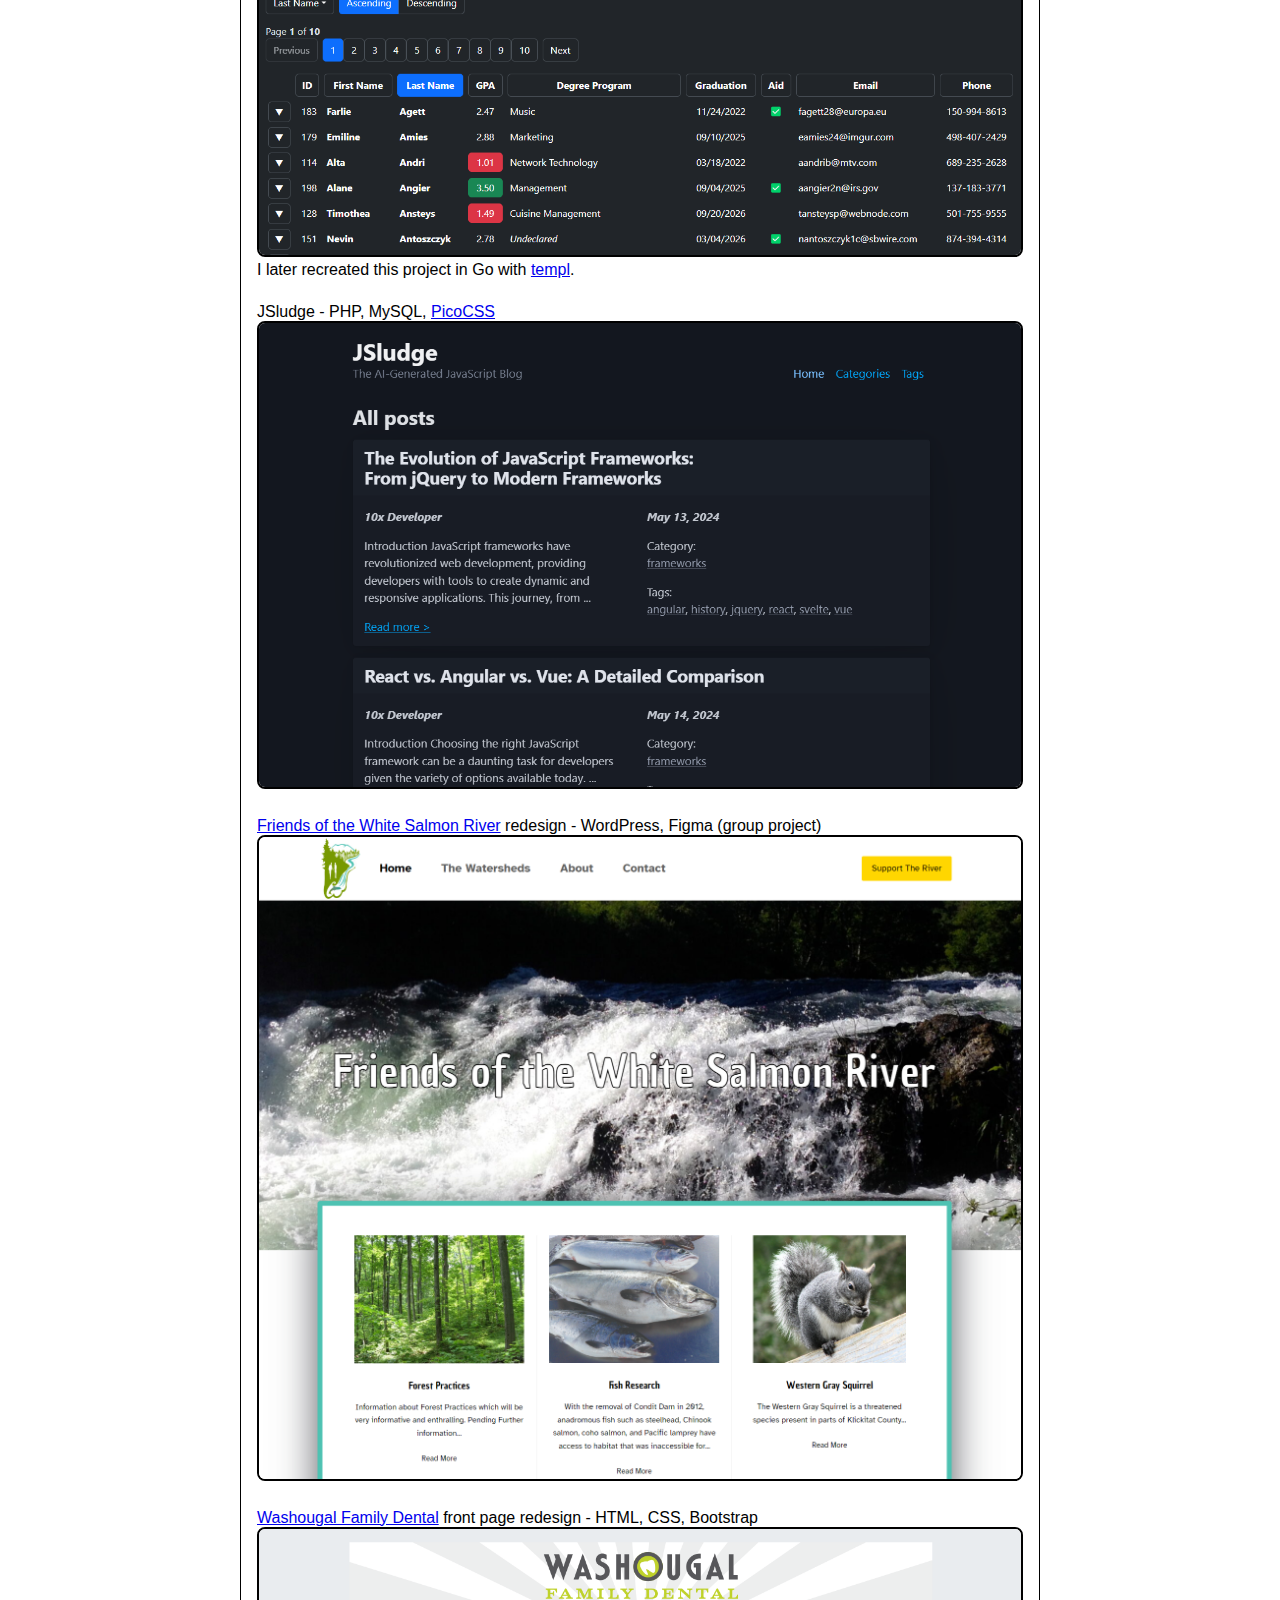
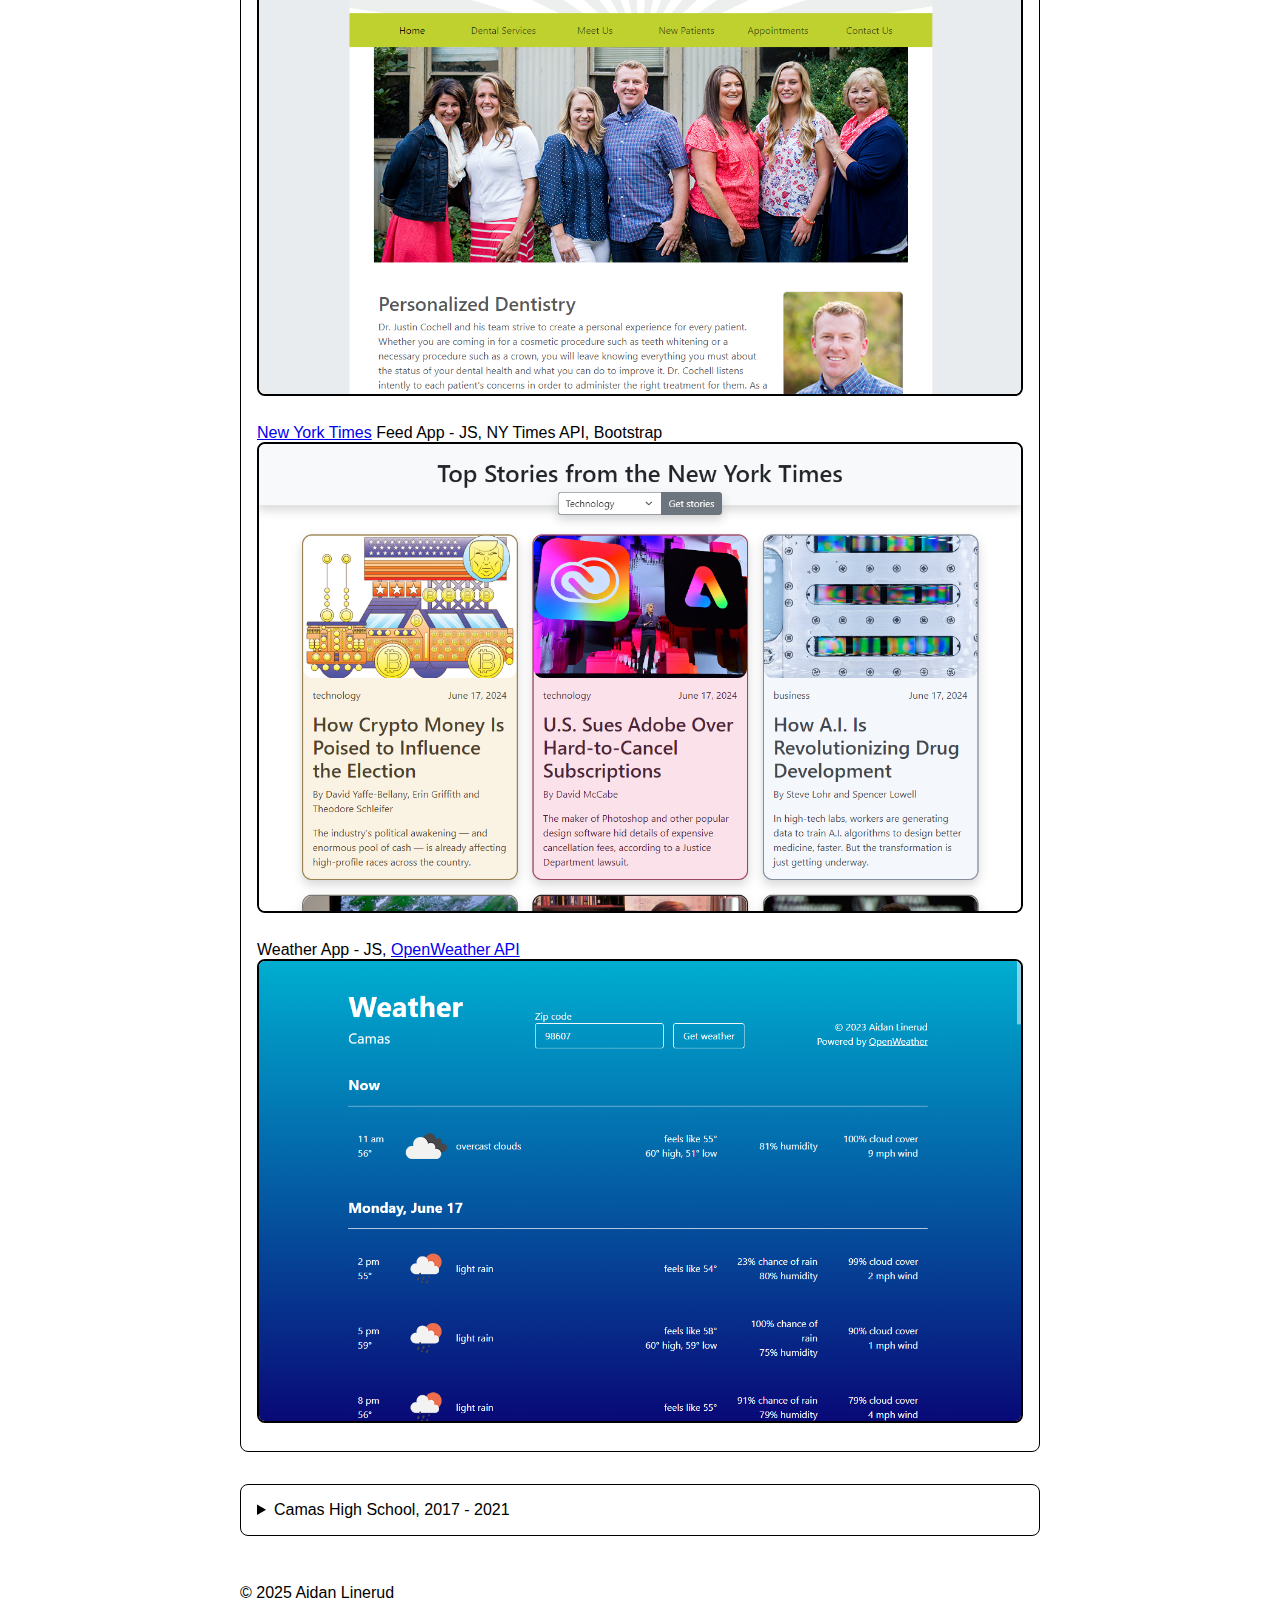
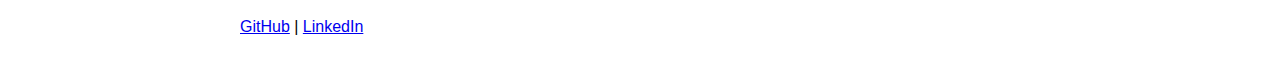
==== commit ff1d6f78: "Mention and link QRF codes page in home page" ====
--- a/index.html
+++ b/index.html
@@ -4,6 +4,16 @@
 <head>
 	<meta charset="UTF-8" />
 	<meta name="viewport" content="width=device-width, initial-scale=1.0" />
+	<meta name="description"
+		content="Passionate web developer. Seeking opportunities to improve people's lives, bit by bit." />
+
+	<meta property="og:title" content="Aidan Linerud" />
+	<meta property="og:type" content="website" />
+	<meta property="og:image" content="https://aidunlin.com/assets/profile.jpg" />
+	<meta property="og:url" content="https://aidunlin.com" />
+	<meta property="og:description"
+		content="Passionate web developer. Seeking opportunities to improve people's lives, bit by bit." />
+
 	<link rel="icon" href="assets/profile.jpg" />
 	<link rel="stylesheet" href="https://fonts.cdnfonts.com/css/atkinson-hyperlegible" />
 	<link rel="stylesheet" href="main.css">
@@ -24,7 +34,7 @@
 		<img src="assets/profile.jpg" alt="Aidan's profile" width="100" height="100" />
 	</header>
 
-	<section id="experience">
+	<section class="experience">
 		<h2>Work Experience</h2>
 		<p>I got my first webdev job as I was graduating from college. Really good timing!</p>
 
@@ -52,7 +62,7 @@
 		</details>
 	</section>
 
-	<section id="robotics">
+	<section class="robotics">
 		<h2>FRC Team 2471 - Mean Machine</h2>
 		<p>
 			I've been in
@@ -76,8 +86,8 @@
 				<li>Created co-op minigame that encourages scouts to analyze teams and strategize together</li>
 				<li>Added interactive charts and visuals</li>
 				<li>
-					Incorporated QR codes and
-					<a href="https://en.wikipedia.org/wiki/Fountain_code">fountain codes</a>
+					Incorporated 
+					<a href="qrfcodes.html">QRF codes</a>
 					to easily transfer any amount of data between devices without internet
 				</li>
 			</ul>
@@ -95,7 +105,7 @@
 		</details>
 	</section>
 
-	<section id="education">
+	<section class="education">
 		<h2>Education</h2>
 		<p>
 			Not listed here are the endless hours spent googling, searching StackOverflow, and
--- a/main.css
+++ b/main.css
@@ -90,30 +90,42 @@
 	border-radius: 0.5rem;
 	padding: 1rem;
 	margin: -1rem;
-	cursor: pointer;
+	cursor: default;
 }
 
-#experience :is(details[open] summary, summary:hover, summary:focus) {
+table {
+	border-collapse: collapse;
+}
+
+th, td {
+	padding: 0.5em;
+}
+
+td:first-of-type {
+	text-align: center;
+}
+
+.experience details[open] summary {
 	background-color: hsla(240, 100%, 50%, 0.075);
 }
 
-#experience h2 {
+.experience :is(h1, h2) {
 	color:  hsl(240, 30%, 30%);
 }
 
-#robotics :is(details[open] summary, summary:hover, summary:focus) {
+.robotics details[open] summary {
 	background-color: hsla(0, 100%, 50%, 0.075);
 }
 
-#robotics h2 {
+.robotics :is(h1, h2) {
 	color:  hsl(0, 30%, 30%);
 }
 
-#education :is(details[open] summary, summary:hover, summary:focus) {
+.education details[open] summary {
 	background-color: hsla(120, 100%, 50%, 0.075);
 }
 
-#education h2 {
+.education :is(h1, h2) {
 	color:  hsl(120, 30%, 30%);
 }
 
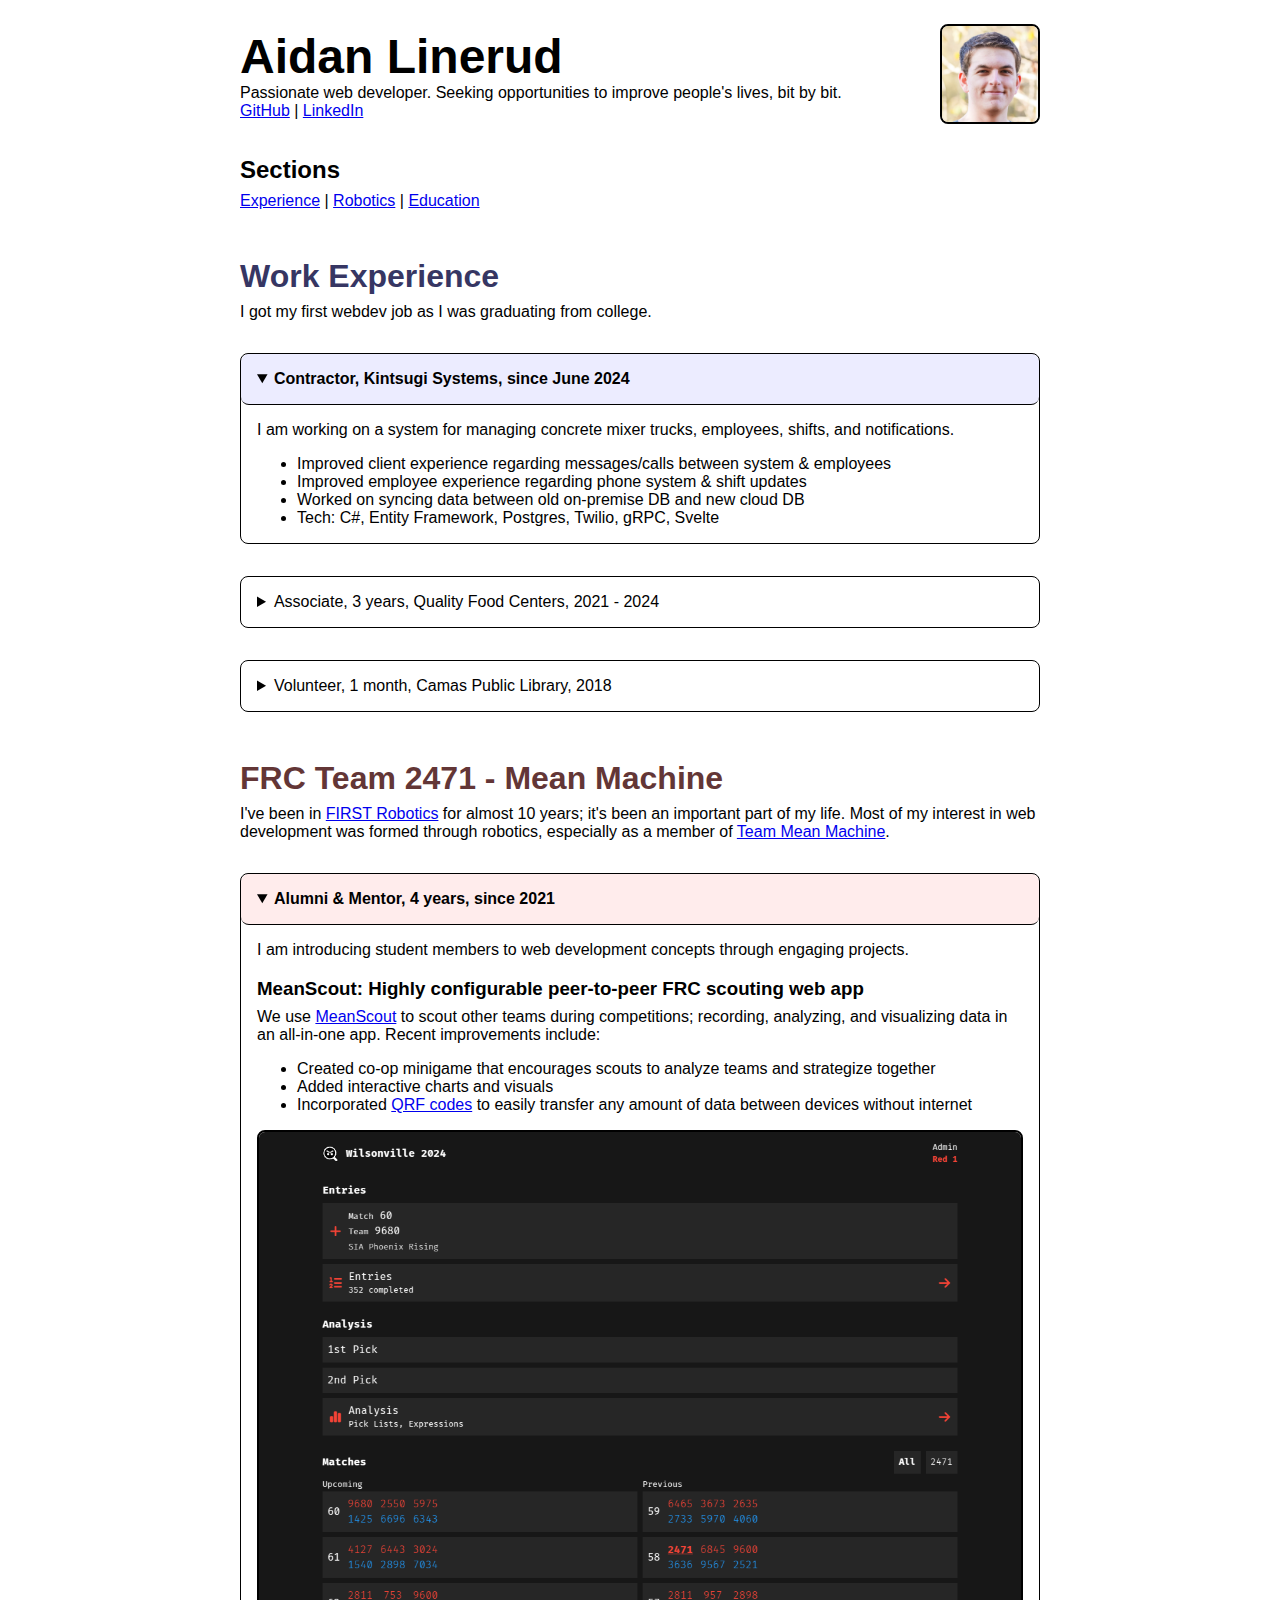
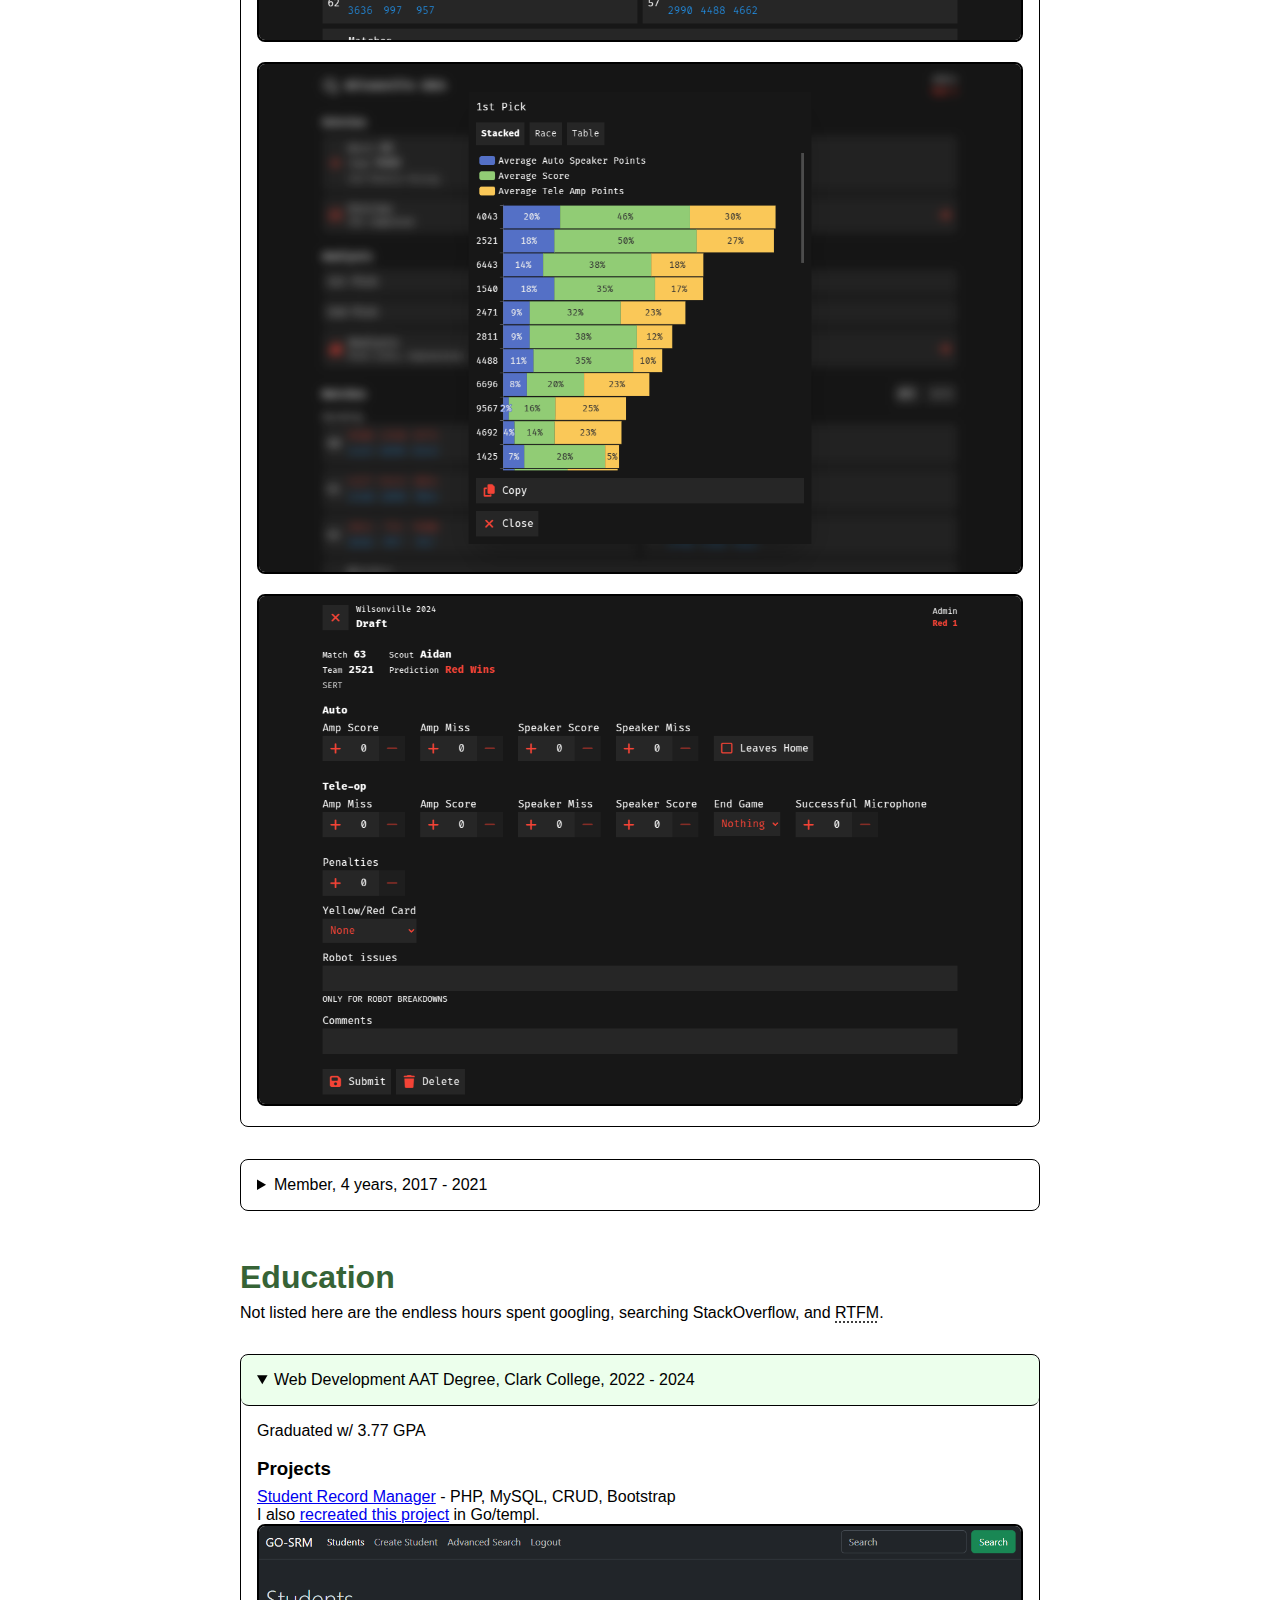
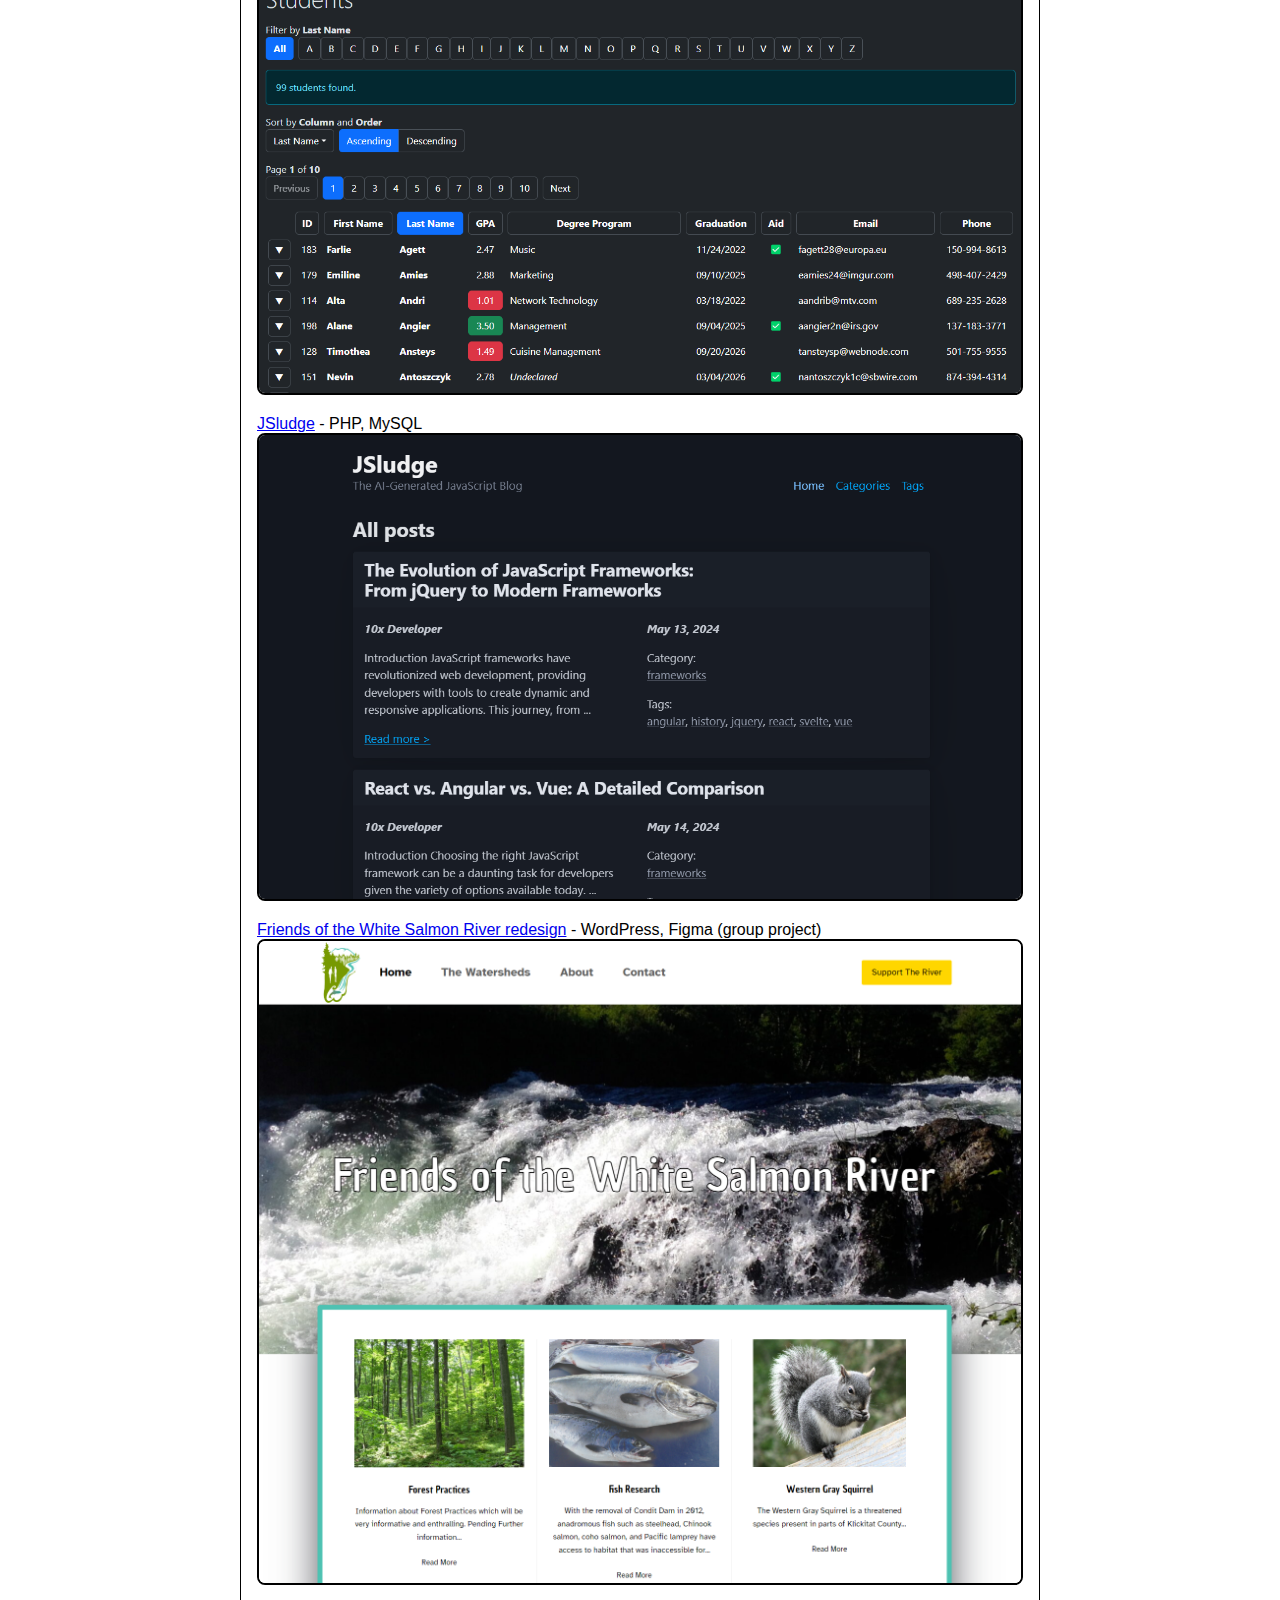
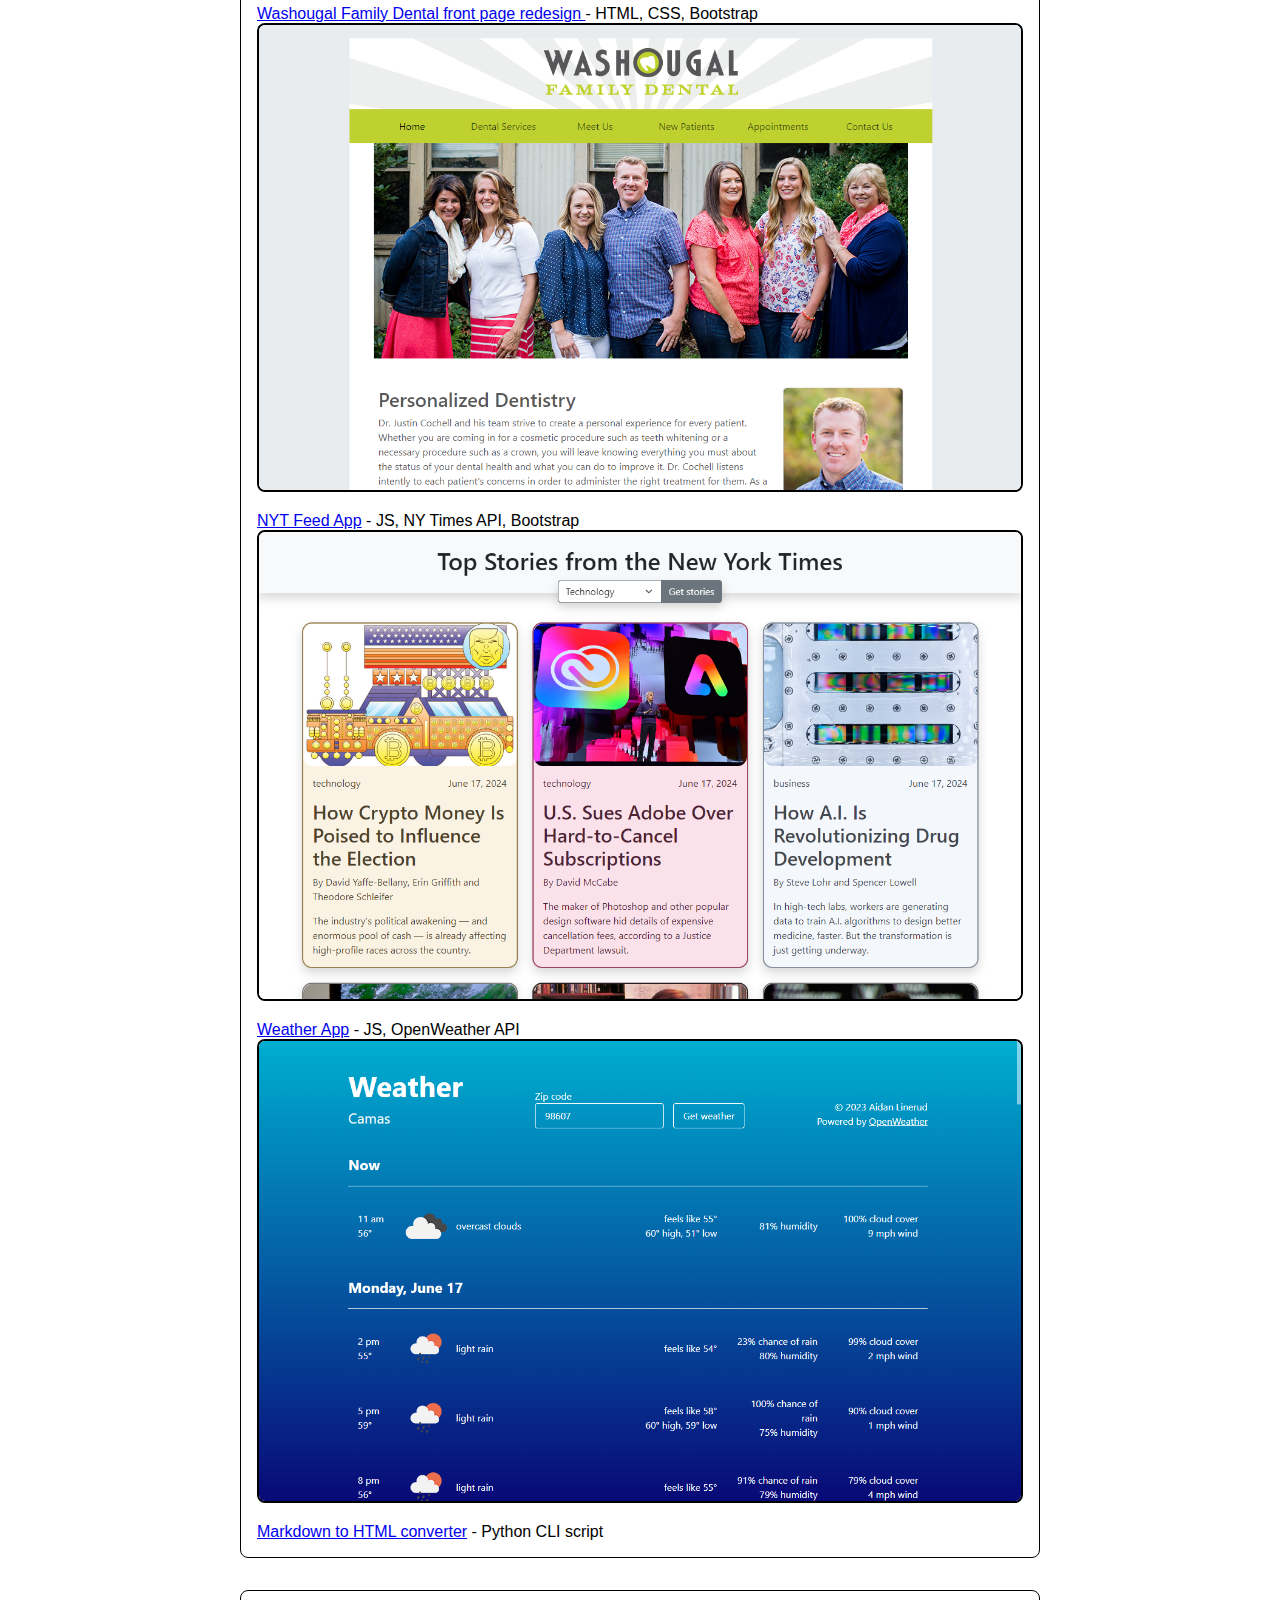
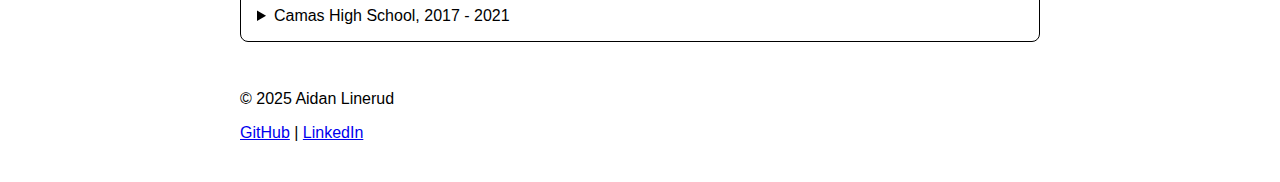
==== commit da36fa54: "Use direct links for project github repos" ====
--- a/index.html
+++ b/index.html
@@ -2,169 +2,202 @@
 <html lang="en">
 
 <head>
-	<meta charset="UTF-8" />
-	<meta name="viewport" content="width=device-width, initial-scale=1.0" />
-	<meta name="description"
-		content="Passionate web developer. Seeking opportunities to improve people's lives, bit by bit." />
-
-	<meta property="og:title" content="Aidan Linerud" />
-	<meta property="og:type" content="website" />
-	<meta property="og:image" content="https://aidunlin.com/assets/profile.jpg" />
-	<meta property="og:url" content="https://aidunlin.com" />
-	<meta property="og:description"
-		content="Passionate web developer. Seeking opportunities to improve people's lives, bit by bit." />
-
-	<link rel="icon" href="assets/profile.jpg" />
-	<link rel="stylesheet" href="https://fonts.cdnfonts.com/css/atkinson-hyperlegible" />
-	<link rel="stylesheet" href="main.css">
-	<title>Aidan Linerud</title>
+  <meta charset="UTF-8" />
+  <meta name="viewport" content="width=device-width, initial-scale=1.0" />
+  <meta name="description"
+    content="Passionate web developer. Seeking opportunities to improve people's lives, bit by bit." />
+
+  <meta property="og:title" content="Aidan Linerud" />
+  <meta property="og:type" content="website" />
+  <meta property="og:image" content="https://aidunlin.com/assets/profile.jpg" />
+  <meta property="og:url" content="https://aidunlin.com" />
+  <meta property="og:description"
+    content="Passionate web developer. Seeking opportunities to improve people's lives, bit by bit." />
+
+  <link rel="icon" href="assets/profile.jpg" />
+  <link rel="stylesheet" href="https://fonts.cdnfonts.com/css/atkinson-hyperlegible" />
+  <link rel="stylesheet" href="main.css">
+  <title>Aidan Linerud</title>
 </head>
 
 <body>
-	<header>
-		<div>
-			<h1>Aidan Linerud</h1>
-			<p>Passionate web developer. Seeking opportunities to improve people's lives, bit by bit.</p>
-			<p>
-				<a href="https://github.com/Aidunlin">GitHub</a>
-				|
-				<a href="https://www.linkedin.com/in/aidan-linerud/">LinkedIn</a>
-			</p>
-		</div>
-		<img src="assets/profile.jpg" alt="Aidan's profile" width="100" height="100" />
-	</header>
-
-	<section class="experience">
-		<h2>Work Experience</h2>
-		<p>I got my first webdev job as I was graduating from college. Really good timing!</p>
-
-		<details open>
-			<summary>
-				<strong>Contractor, Kintsugi Systems, since June 2024</strong>
-			</summary>
-			<p>I am working on a system for managing concrete mixer trucks, employees, shifts, and notifications.</p>
-			<ul>
-				<li>Improved client experience regarding messages/calls between system & employees</li>
-				<li>Improved employee experience regarding phone system & shift updates</li>
-				<li>Worked on syncing data between old on-premise DB and new cloud DB</li>
-				<li>Tech: C#, Entity Framework, Postgres, Twilio, gRPC, Svelte</li>
-			</ul>
-		</details>
-
-		<details>
-			<summary>Associate, 3 years, Quality Food Centers, 2021 - 2024</summary>
-			<p>I was a part-time cashier and courtesy clerk.</p>
-		</details>
-
-		<details>
-			<summary>Volunteer, 1 month, Camas Public Library, 2018</summary>
-			<p>I signed people up for the Summer Reading Program, logged hours, and issued prizes.</p>
-		</details>
-	</section>
-
-	<section class="robotics">
-		<h2>FRC Team 2471 - Mean Machine</h2>
-		<p>
-			I've been in
-			<a href="https://www.firstinspires.org/">FIRST Robotics</a>
-			for almost 10 years; it's been an important part of my life. Most of my interest in web development was formed
-			through robotics, especially as a member of
-			<a href="https://team2471.org/">Team Mean Machine</a>.
-		</p>
-
-		<details open>
-			<summary><strong>Alumni & Mentor, 4 years, since 2021</strong></summary>
-			<p>I am introducing student members to web development concepts through engaging projects.</p>
-			<h3>MeanScout: Highly configurable peer-to-peer FRC scouting web app</h3>
-			<p>
-				We use
-				<a href="https://github.com/TeamMeanMachine/MeanScout">MeanScout</a>
-				to scout other teams during competitions; recording, analyzing, and visualizing data in an all-in-one app.
-				Recent improvements include:
-			</p>
-			<ul>
-				<li>Created co-op minigame that encourages scouts to analyze teams and strategize together</li>
-				<li>Added interactive charts and visuals</li>
-				<li>
-					Incorporated 
-					<a href="qrfcodes.html">QRF codes</a>
-					to easily transfer any amount of data between devices without internet
-				</li>
-			</ul>
-			<p class="project">
-				<img src="assets/meanscout/overview.png" alt="MeanScout overview page" />
-				<img src="assets/meanscout/picklist.png" alt="MeanScout picklist" />
-				<img src="assets/meanscout/entry.png" alt="MeanScout entry" />
-			</p>
-		</details>
-
-		<details>
-			<summary>Member, 4 years, 2017 - 2021</summary>
-			<p>Created app for robot performance data collection - Svelte, PWA</p>
-			<p>Team website maintenance - WordPress</p>
-		</details>
-	</section>
-
-	<section class="education">
-		<h2>Education</h2>
-		<p>
-			Not listed here are the endless hours spent googling, searching StackOverflow, and
-			<abbr title="Reading The Front-end Manual... What, you thought there was gonna be a different word there?">
-				RTFM
-			</abbr>.
-		</p>
-
-		<details open>
-			<summary>Web Development AAT Degree, Clark College, 2022 - 2024</summary>
-			<h3>Projects</h3>
-			<p class="project">
-				Student Record Manager - PHP, MySQL, CRUD, Bootstrap
-				<img loading="lazy" src="assets/education/srm.png" alt="Student Record Manager" />
-				I later recreated this project in Go with
-				<a href="https://templ.guide/">templ</a>.
-			</p>
-			<p class="project">
-				JSludge - PHP, MySQL,
-				<a href="https://picocss.com/">PicoCSS</a>
-				<img loading="lazy" src="assets/education/jsludge.png" alt="JSludge blog" />
-			</p>
-			<p class="project">
-				<a href="https://www.friendsofthewhitesalmon.org/">Friends of the White Salmon River</a>
-				redesign - WordPress, Figma (group project)
-				<img loading="lazy" src="assets/education/fotws.png" alt="Friends of the White Salmon River redesign" />
-			</p>
-			<p class="project">
-				<a href="http://www.washougalfamilydental.com/">Washougal Family Dental</a>
-				front page redesign - HTML, CSS, Bootstrap
-				<img loading="lazy" src="assets/education/wfd.png" alt="Washougal Family Dental front page redesign" />
-			</p>
-			<p class="project">
-				<a href="https://www.nytimes.com/">New York Times</a>
-				Feed App - JS, NY Times API, Bootstrap
-				<img loading="lazy" src="assets/education/nyt-app.png" alt="NYT Feed App" />
-			</p>
-			<p class="project">
-				Weather App - JS,
-				<a href="https://openweathermap.org/">OpenWeather API</a>
-				<img loading="lazy" src="assets/education/weather-app.png" alt="Weather App" />
-			</p>
-		</details>
-
-		<details>
-			<summary>Camas High School, 2017 - 2021</summary>
-			<p>Graduated w/ 3.8 GPA</p>
-			<p>The Camasonion maintenance - WordPress (2020-2021)</p>
-		</details>
-	</section>
-
-	<footer>
-		<p>&copy; 2025 Aidan Linerud</p>
-		<p>
-			<a href="https://github.com/Aidunlin">GitHub</a>
-			|
-			<a href="https://www.linkedin.com/in/aidan-linerud/">LinkedIn</a>
-		</p>
-	</footer>
+  <header>
+    <div class="jumbo">
+      <div>
+        <h1>Aidan Linerud</h1>
+        <p>Passionate web developer. Seeking opportunities to improve people's lives, bit by bit.</p>
+        <p>
+          <a href="https://github.com/Aidunlin">GitHub</a>
+          |
+          <a href="https://www.linkedin.com/in/aidan-linerud/">LinkedIn</a>
+        </p>
+      </div>
+      <img src="assets/profile.jpg" alt="Aidan's profile" width="100" height="100" />
+    </div>
+
+    <nav>
+      <h2>Sections</h2>
+      <p>
+        <a href="#experience">Experience</a>
+        |
+        <a href="#robotics">Robotics</a>
+        |
+        <a href="#education">Education</a>
+      </p>
+    </nav>
+  </header>
+
+  <section class="experience">
+    <h2 id="experience">Work Experience</h2>
+    <p>I got my first webdev job as I was graduating from college.</p>
+
+    <details open>
+      <summary>
+        <strong>Contractor, Kintsugi Systems, since June 2024</strong>
+      </summary>
+      <p>I am working on a system for managing concrete mixer trucks, employees, shifts, and notifications.</p>
+      <ul>
+        <li>Improved client experience regarding messages/calls between system & employees</li>
+        <li>Improved employee experience regarding phone system & shift updates</li>
+        <li>Worked on syncing data between old on-premise DB and new cloud DB</li>
+        <li>Tech: C#, Entity Framework, Postgres, Twilio, gRPC, Svelte</li>
+      </ul>
+    </details>
+
+    <details>
+      <summary>Associate, 3 years, Quality Food Centers, 2021 - 2024</summary>
+      <p>I was a part-time cashier and courtesy clerk.</p>
+    </details>
+
+    <details>
+      <summary>Volunteer, 1 month, Camas Public Library, 2018</summary>
+      <p>I signed people up for the Summer Reading Program, logged hours, and issued prizes.</p>
+    </details>
+  </section>
+
+  <section class="robotics">
+    <h2 id="robotics">FRC Team 2471 - Mean Machine</h2>
+    <p>
+      I've been in
+      <a href="https://www.firstinspires.org/">FIRST Robotics</a>
+      for almost 10 years; it's been an important part of my life. Most of my interest in web development was formed
+      through robotics, especially as a member of
+      <a href="https://team2471.org/">Team Mean Machine</a>.
+    </p>
+
+    <details open>
+      <summary><strong>Alumni & Mentor, 4 years, since 2021</strong></summary>
+      <p>I am introducing student members to web development concepts through engaging projects.</p>
+      <h3>MeanScout: Highly configurable peer-to-peer FRC scouting web app</h3>
+      <p>
+        We use
+        <a href="https://github.com/TeamMeanMachine/MeanScout">MeanScout</a>
+        to scout other teams during competitions; recording, analyzing, and visualizing data in an all-in-one app.
+        Recent improvements include:
+      </p>
+      <ul>
+        <li>Created co-op minigame that encourages scouts to analyze teams and strategize together</li>
+        <li>Added interactive charts and visuals</li>
+        <li>
+          Incorporated
+          <a href="qrfcodes.html">QRF codes</a>
+          to easily transfer any amount of data between devices without internet
+        </li>
+      </ul>
+      <p>
+        <img src="assets/meanscout/overview.png" alt="MeanScout overview page" />
+      </p>
+      <p>
+        <img src="assets/meanscout/picklist.png" alt="MeanScout picklist view" />
+      </p>
+      <p>
+        <img src="assets/meanscout/entry.png" alt="MeanScout entry page" />
+      </p>
+    </details>
+
+    <details>
+      <summary>Member, 4 years, 2017 - 2021</summary>
+      <p>Created app for robot performance data collection - Svelte, PWA</p>
+      <p>Team website maintenance - WordPress</p>
+    </details>
+  </section>
+
+  <section class="education">
+    <h2 id="education">Education</h2>
+    <p>
+      Not listed here are the endless hours spent googling, searching StackOverflow, and
+      <abbr
+        title="Reading The Front-end Manual... What, you thought there was gonna be a different word there?">RTFM</abbr>.
+    </p>
+
+    <details open>
+      <summary>Web Development AAT Degree, Clark College, 2022 - 2024</summary>
+      <p>Graduated w/ 3.77 GPA</p>
+      <h3>Projects</h3>
+      <p>
+        <a href="https://github.com/Aidunlin/ctec127/tree/main/project-2">Student Record Manager</a>
+        - PHP, MySQL, CRUD, Bootstrap
+        <br>
+        I also
+        <a href="https://github.com/Aidunlin/go-srm">recreated this project</a>
+        in Go/templ.
+        <img loading="lazy" src="assets/education/srm.png" alt="Student Record Manager" />
+      </p>
+      <p>
+        <a href="https://github.com/Aidunlin/ctec227/tree/main/project2">JSludge</a>
+        - PHP, MySQL
+        <img loading="lazy" src="assets/education/jsludge.png" alt="JSludge blog" />
+      </p>
+      <p>
+        <a href="https://www.friendsofthewhitesalmon.org/ctec271">Friends of the White Salmon River redesign</a>
+        - WordPress, Figma (group project)
+        <img loading="lazy" src="assets/education/fotws.png" alt="Friends of the White Salmon River redesign" />
+      </p>
+      <p>
+        <a href="https://github.com/Aidunlin/ctec270/tree/main/project-3">
+          Washougal Family Dental front page redesign
+        </a>
+        - HTML, CSS, Bootstrap
+        <img loading="lazy" src="assets/education/wfd.png" alt="Washougal Family Dental front page redesign" />
+      </p>
+      <p>
+        <a href="https://github.com/Aidunlin/ctec126/tree/master/final-project-Aidunlin">NYT Feed App</a>
+        - JS, NY Times API, Bootstrap
+        <img loading="lazy" src="assets/education/nyt-app.png" alt="NYT Feed App" />
+      </p>
+      <p>
+        <a href="https://github.com/Aidunlin/ctec126/tree/master/project-3-Aidunlin">Weather App</a>
+        - JS, OpenWeather API
+        <img loading="lazy" src="assets/education/weather-app.png" alt="Weather App" />
+      </p>
+      <p>
+        <a href="https://github.com/Aidunlin/ctec121/tree/main/final-project">Markdown to HTML converter</a>
+        - Python CLI script
+      </p>
+    </details>
+
+    <details>
+      <summary>Camas High School, 2017 - 2021</summary>
+      <p>Graduated w/ 3.8 GPA</p>
+      <p>
+        <a href="https://github.com/Aidunlin/pymonitor">Pymonitor</a>
+        - Python CLI script
+      </p>
+      <p>
+        <a href="https://camasonian.com/">The Camasonian</a>
+        maintenance - WordPress (2020-2021)
+      </p>
+    </details>
+  </section>
+
+  <footer>
+    <p>&copy; 2025 Aidan Linerud</p>
+    <p>
+      <a href="https://github.com/Aidunlin">GitHub</a>
+      |
+      <a href="https://www.linkedin.com/in/aidan-linerud/">LinkedIn</a>
+    </p>
+  </footer>
 </body>
 
 </html>
--- a/main.css
+++ b/main.css
@@ -5,7 +5,7 @@
 	padding: 1rem;
 }
 
-header {
+.jumbo {
 	display: flex;
 	flex-wrap: wrap;
 	gap: 1rem;
@@ -13,29 +13,40 @@
 	margin-bottom: 2rem;
 }
 
-header img {
+.jumbo img {
 	max-width: 100px;
 	border: 2px solid;
 	border-radius: 0.5rem;
 }
 
-header div {
+.jumbo div {
 	display: flex;
 	flex-direction: column;
 	flex-grow: 1;
 }
 
-header h1 {
+.jumbo h1 {
 	font-size: 300%;
 	margin: 0;
 }
 
-header p {
+.jumbo p {
 	margin: 0;
 }
 
 footer {
 	margin-top: 3rem;
+}
+
+nav {
+	* {
+		margin: 0;
+	}
+
+	h2 {
+		font-size: 150%;
+		margin: 0;
+	}
 }
 
 h2 {
@@ -44,7 +55,7 @@
 	margin-bottom: 0;
 }
 
-h2 + p {
+h2+p {
 	margin-top: 0.5rem;
 }
 
@@ -52,7 +63,7 @@
 	margin-bottom: 0;
 }
 
-h3 + p {
+h3+p {
 	margin-top: 0.5rem;
 }
 
@@ -97,7 +108,8 @@
 	border-collapse: collapse;
 }
 
-th, td {
+th,
+td {
 	padding: 0.5em;
 }
 
@@ -110,7 +122,7 @@
 }
 
 .experience :is(h1, h2) {
-	color:  hsl(240, 30%, 30%);
+	color: hsl(240, 30%, 30%);
 }
 
 .robotics details[open] summary {
@@ -118,7 +130,7 @@
 }
 
 .robotics :is(h1, h2) {
-	color:  hsl(0, 30%, 30%);
+	color: hsl(0, 30%, 30%);
 }
 
 .education details[open] summary {
@@ -126,9 +138,5 @@
 }
 
 .education :is(h1, h2) {
-	color:  hsl(120, 30%, 30%);
+	color: hsl(120, 30%, 30%);
 }
-
-.project {
-	margin-block: 1.5rem;
-}
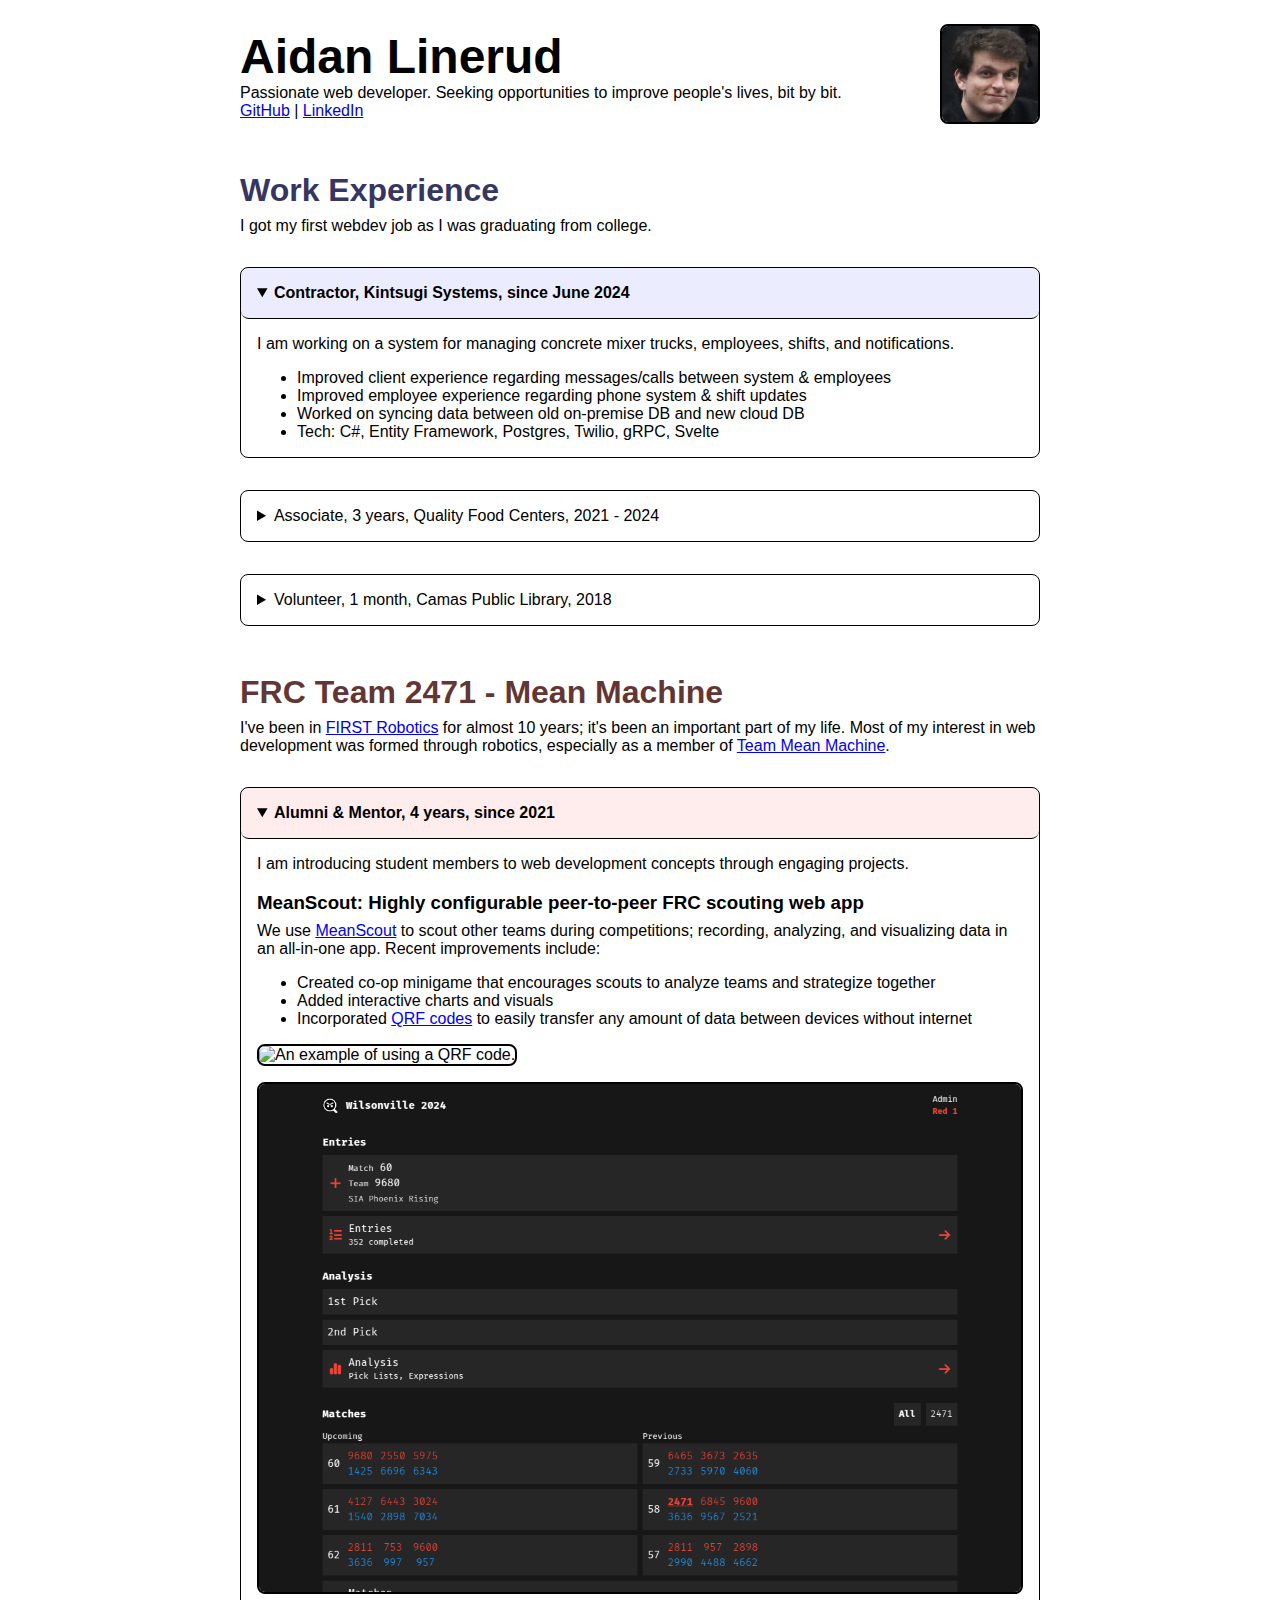
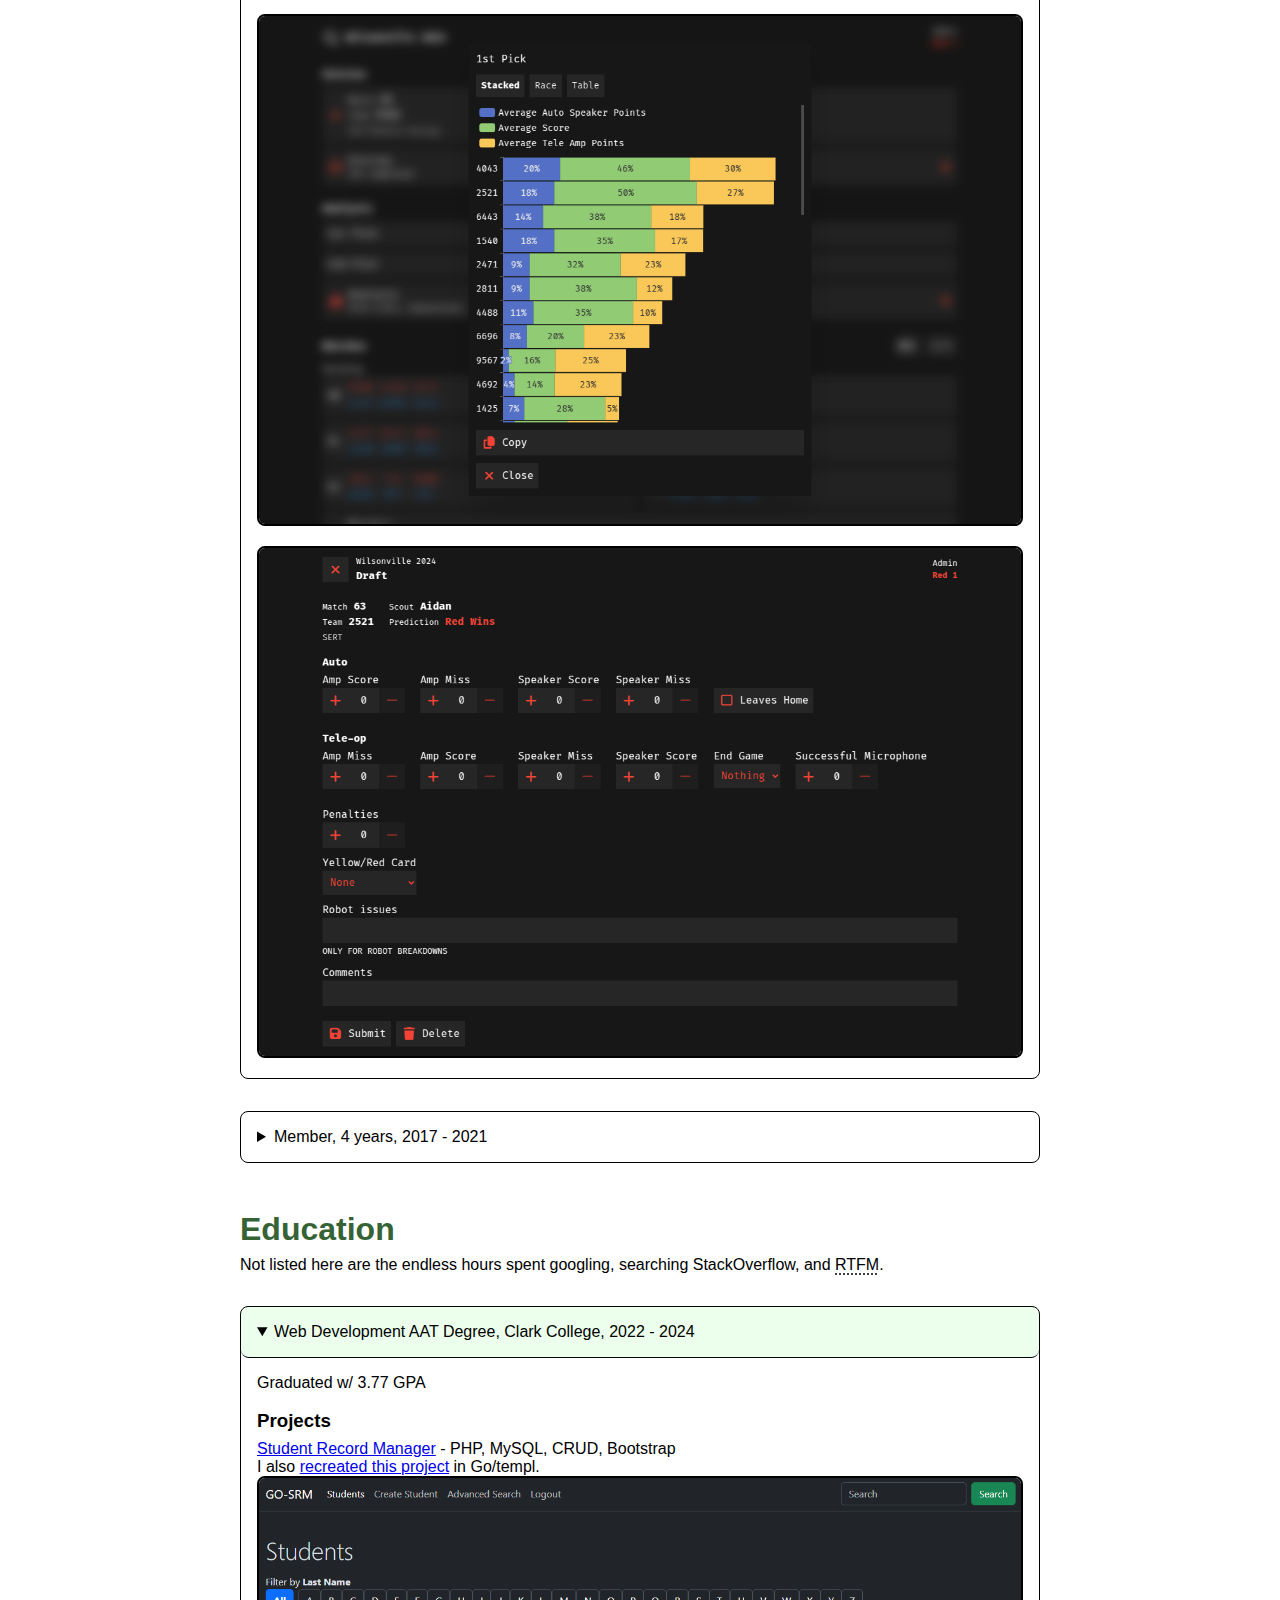
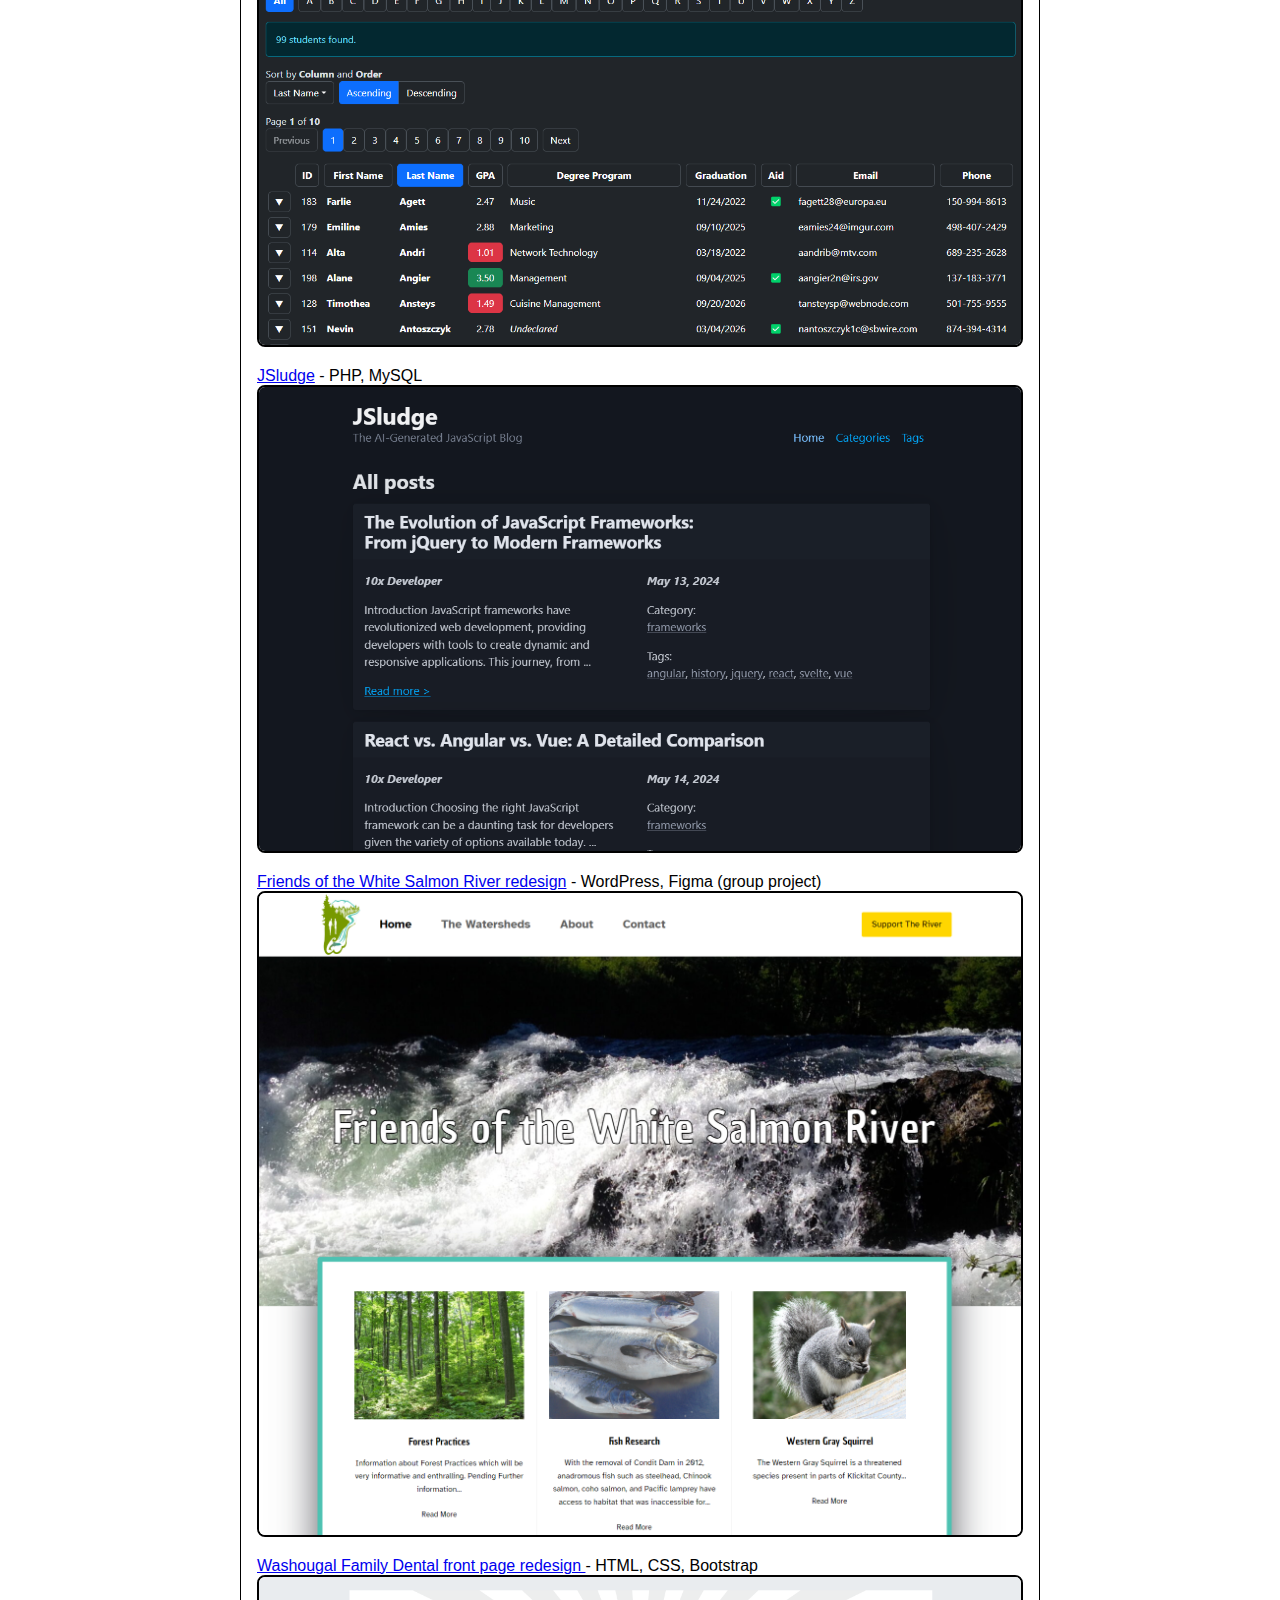
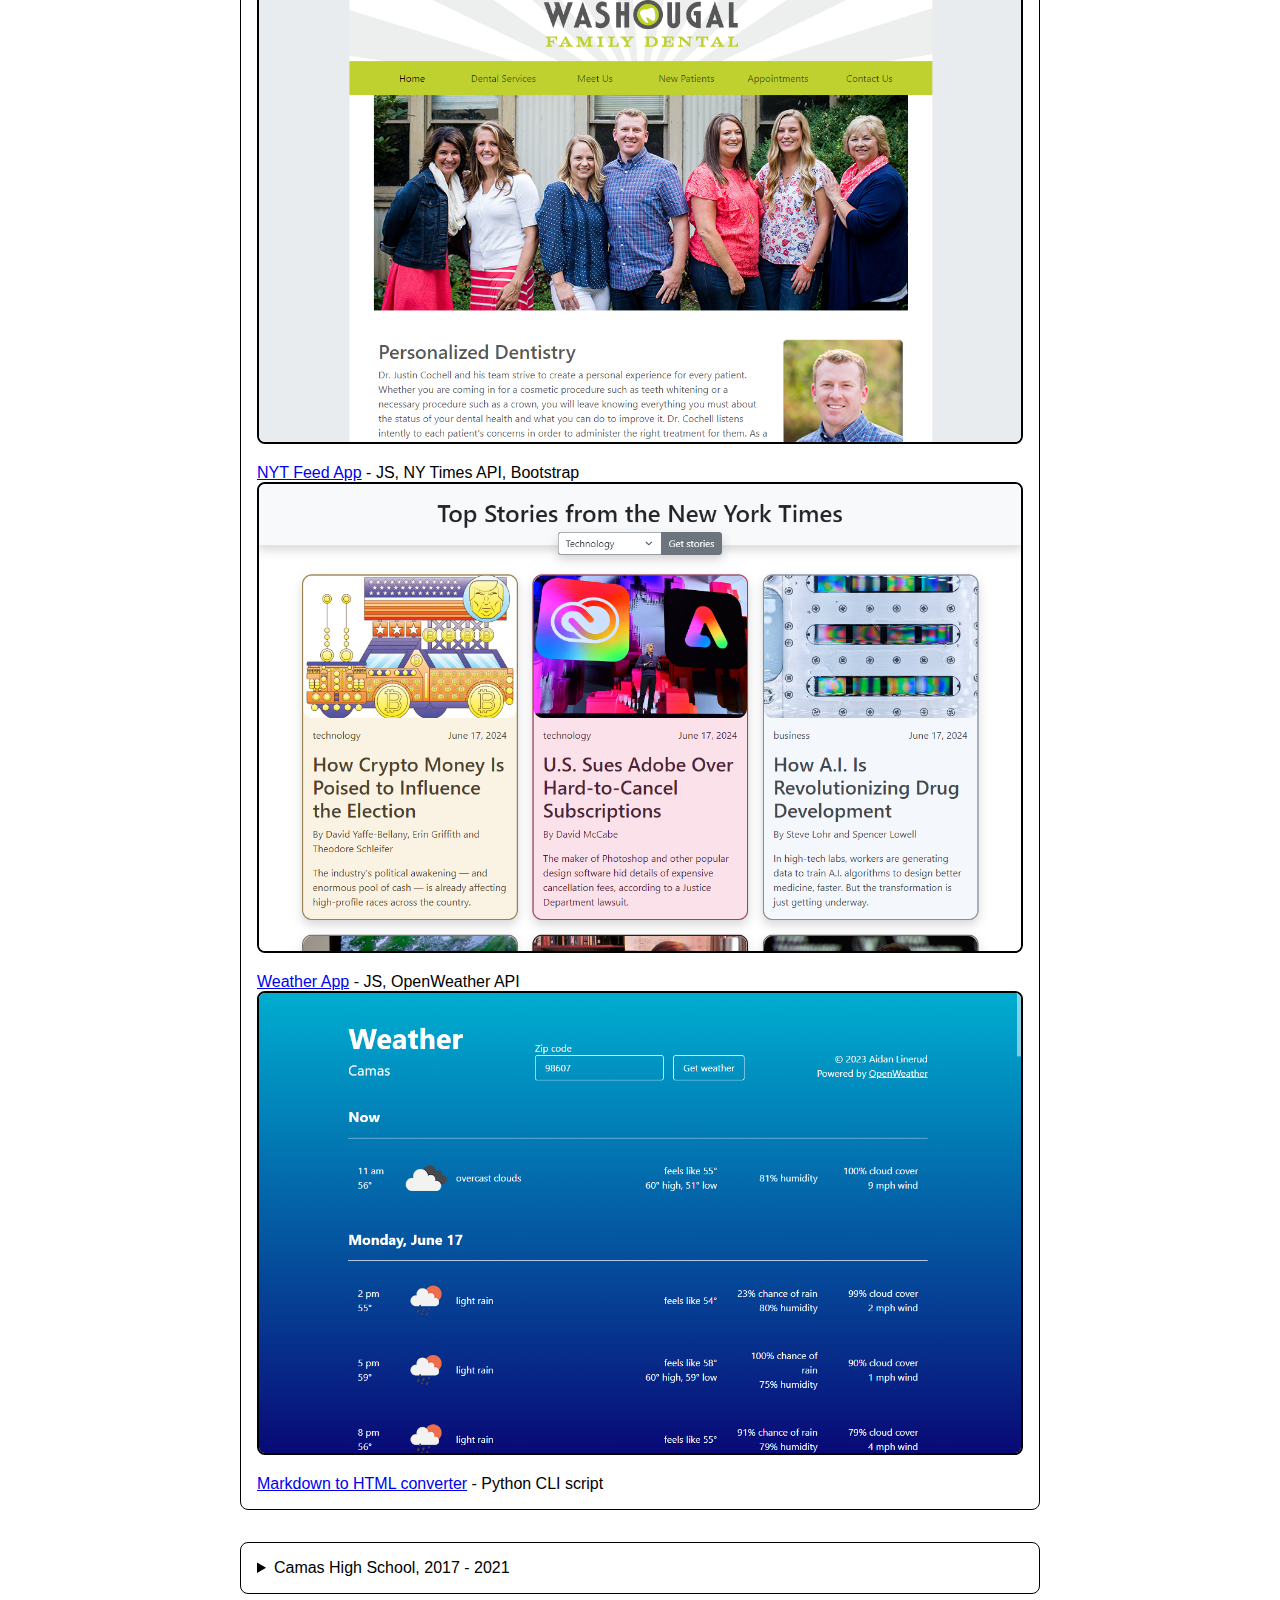
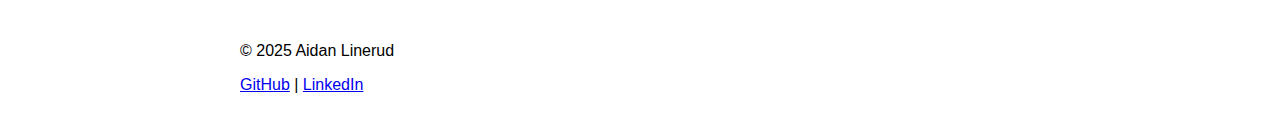
==== commit 7ff87227: "Add QRF code example gif; remove section links" ====
--- a/index.html
+++ b/index.html
@@ -34,17 +34,6 @@
       </div>
       <img src="assets/profile.jpg" alt="Aidan's profile" width="100" height="100" />
     </div>
-
-    <nav>
-      <h2>Sections</h2>
-      <p>
-        <a href="#experience">Experience</a>
-        |
-        <a href="#robotics">Robotics</a>
-        |
-        <a href="#education">Education</a>
-      </p>
-    </nav>
   </header>
 
   <section class="experience">
@@ -104,6 +93,9 @@
           to easily transfer any amount of data between devices without internet
         </li>
       </ul>
+      <p>
+        <img src="assets/qrfcodes/qrfcode.gif" alt="An example of using a QRF code." />
+      </p>
       <p>
         <img src="assets/meanscout/overview.png" alt="MeanScout overview page" />
       </p>
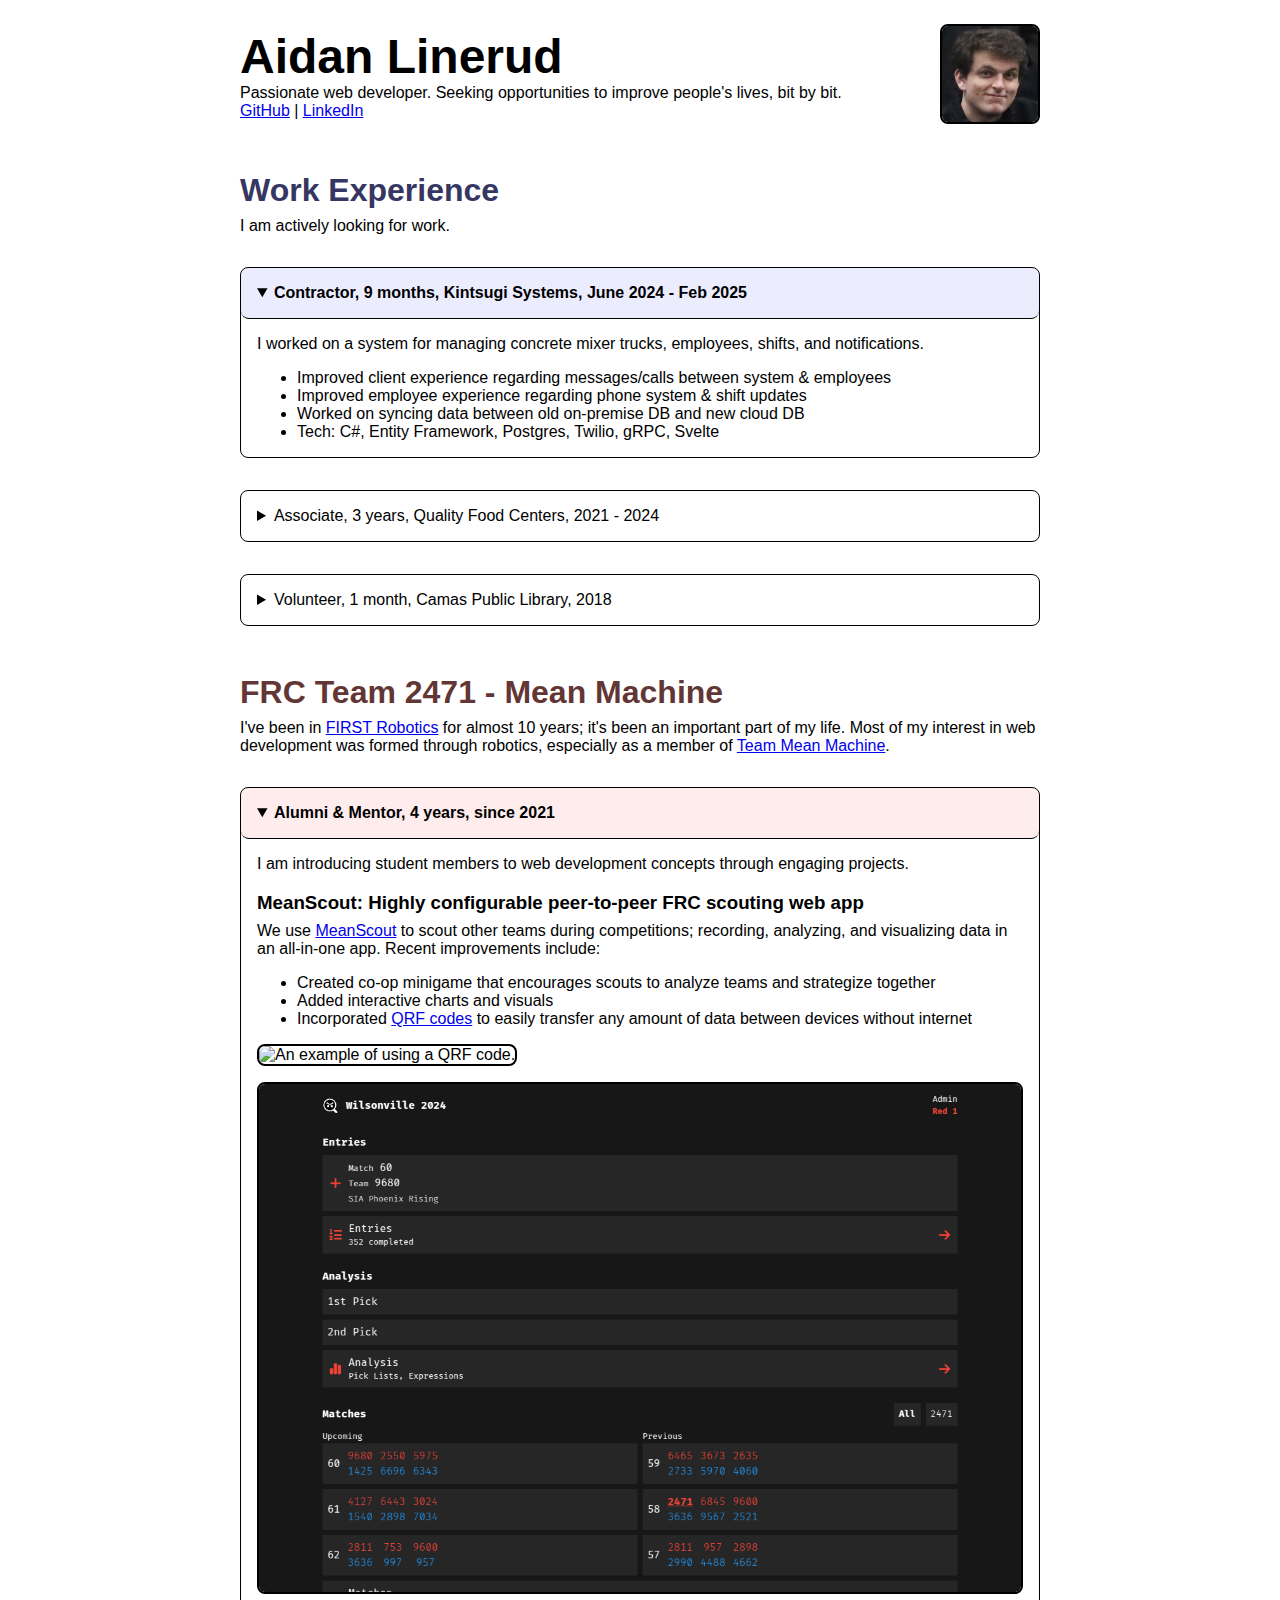
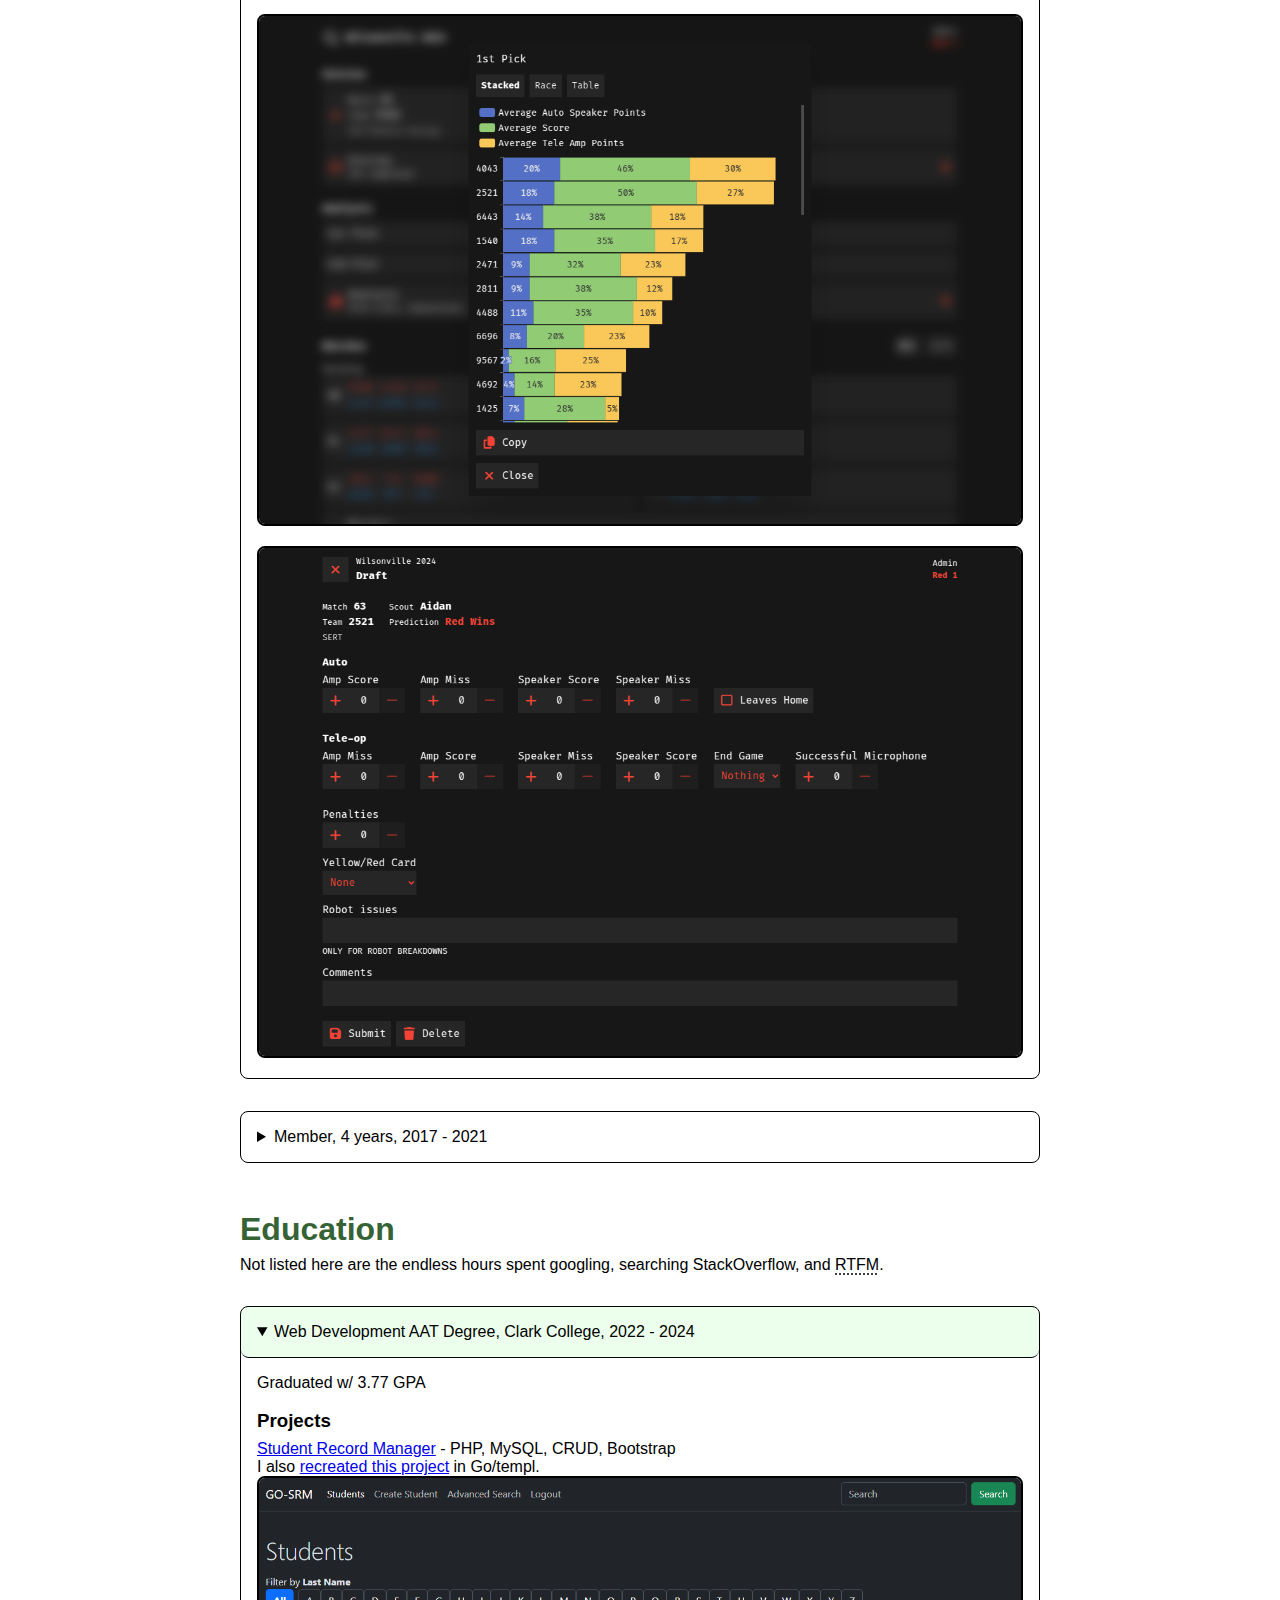
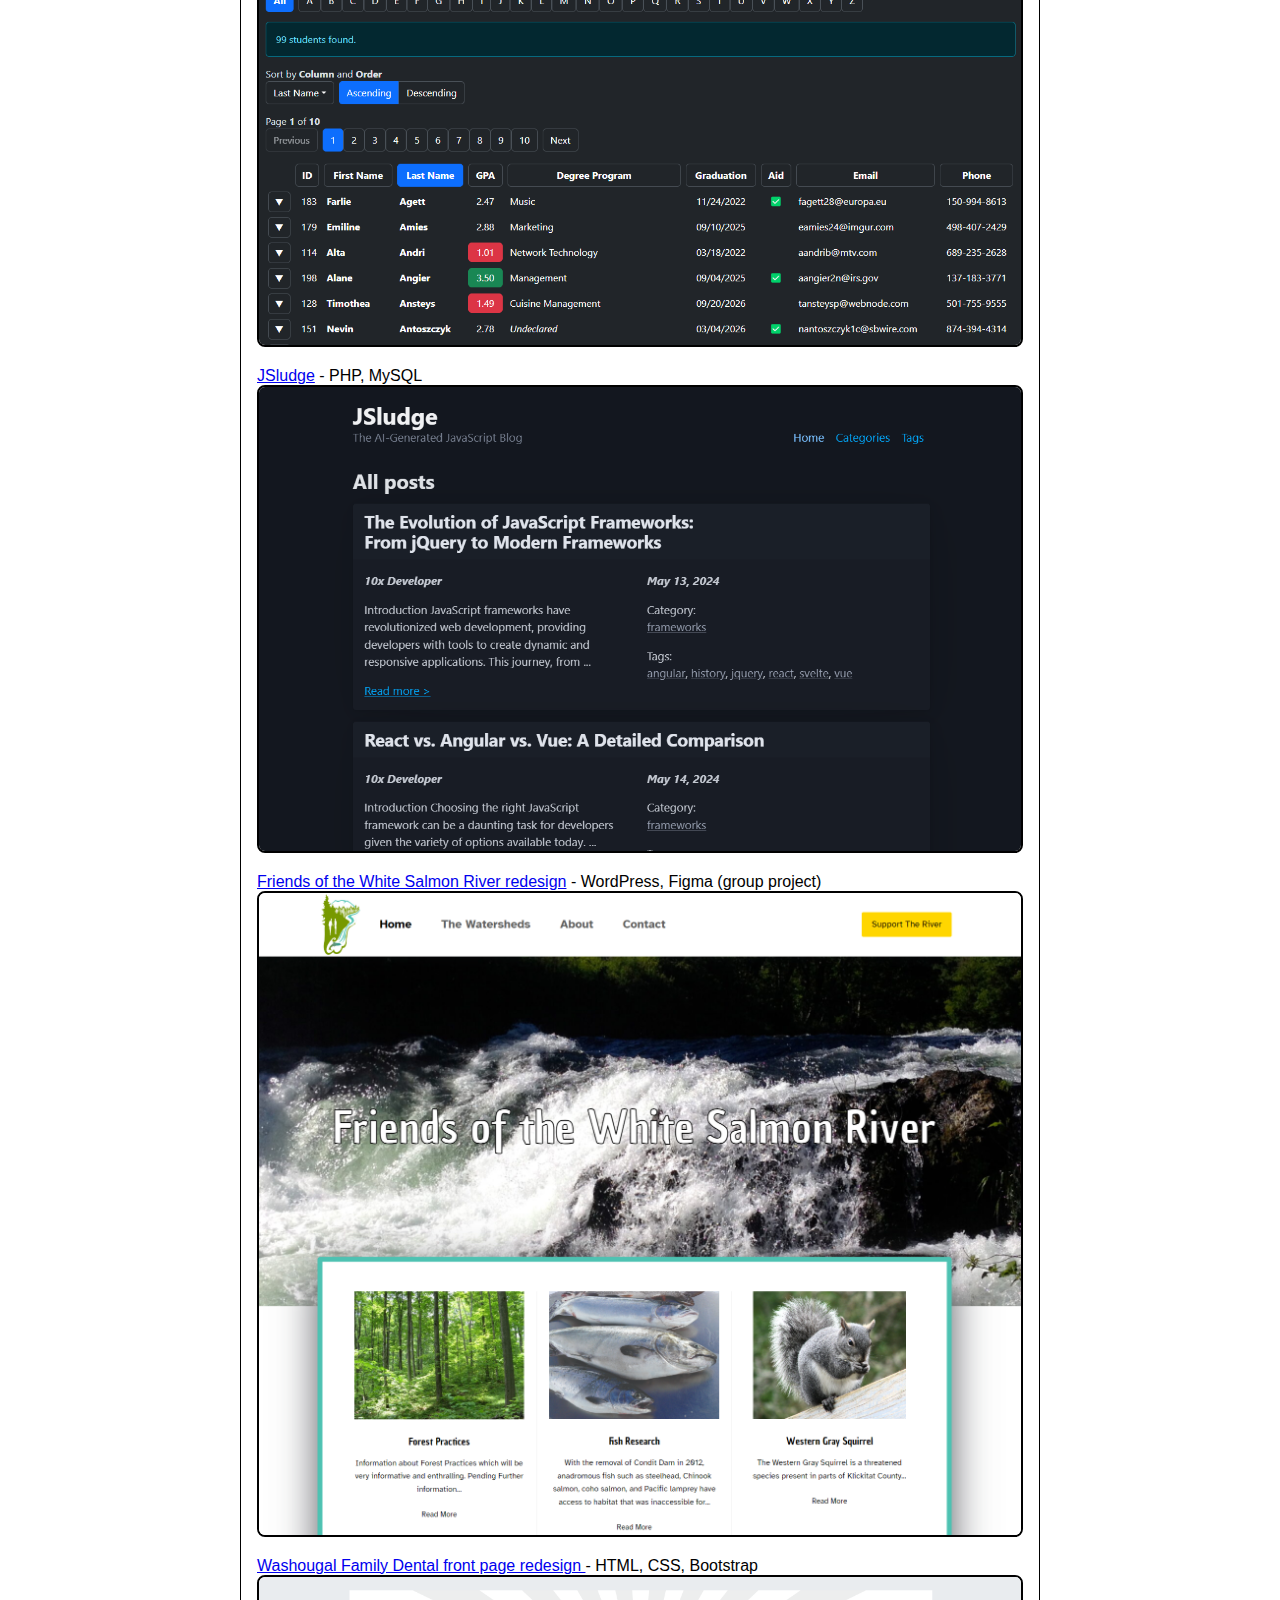
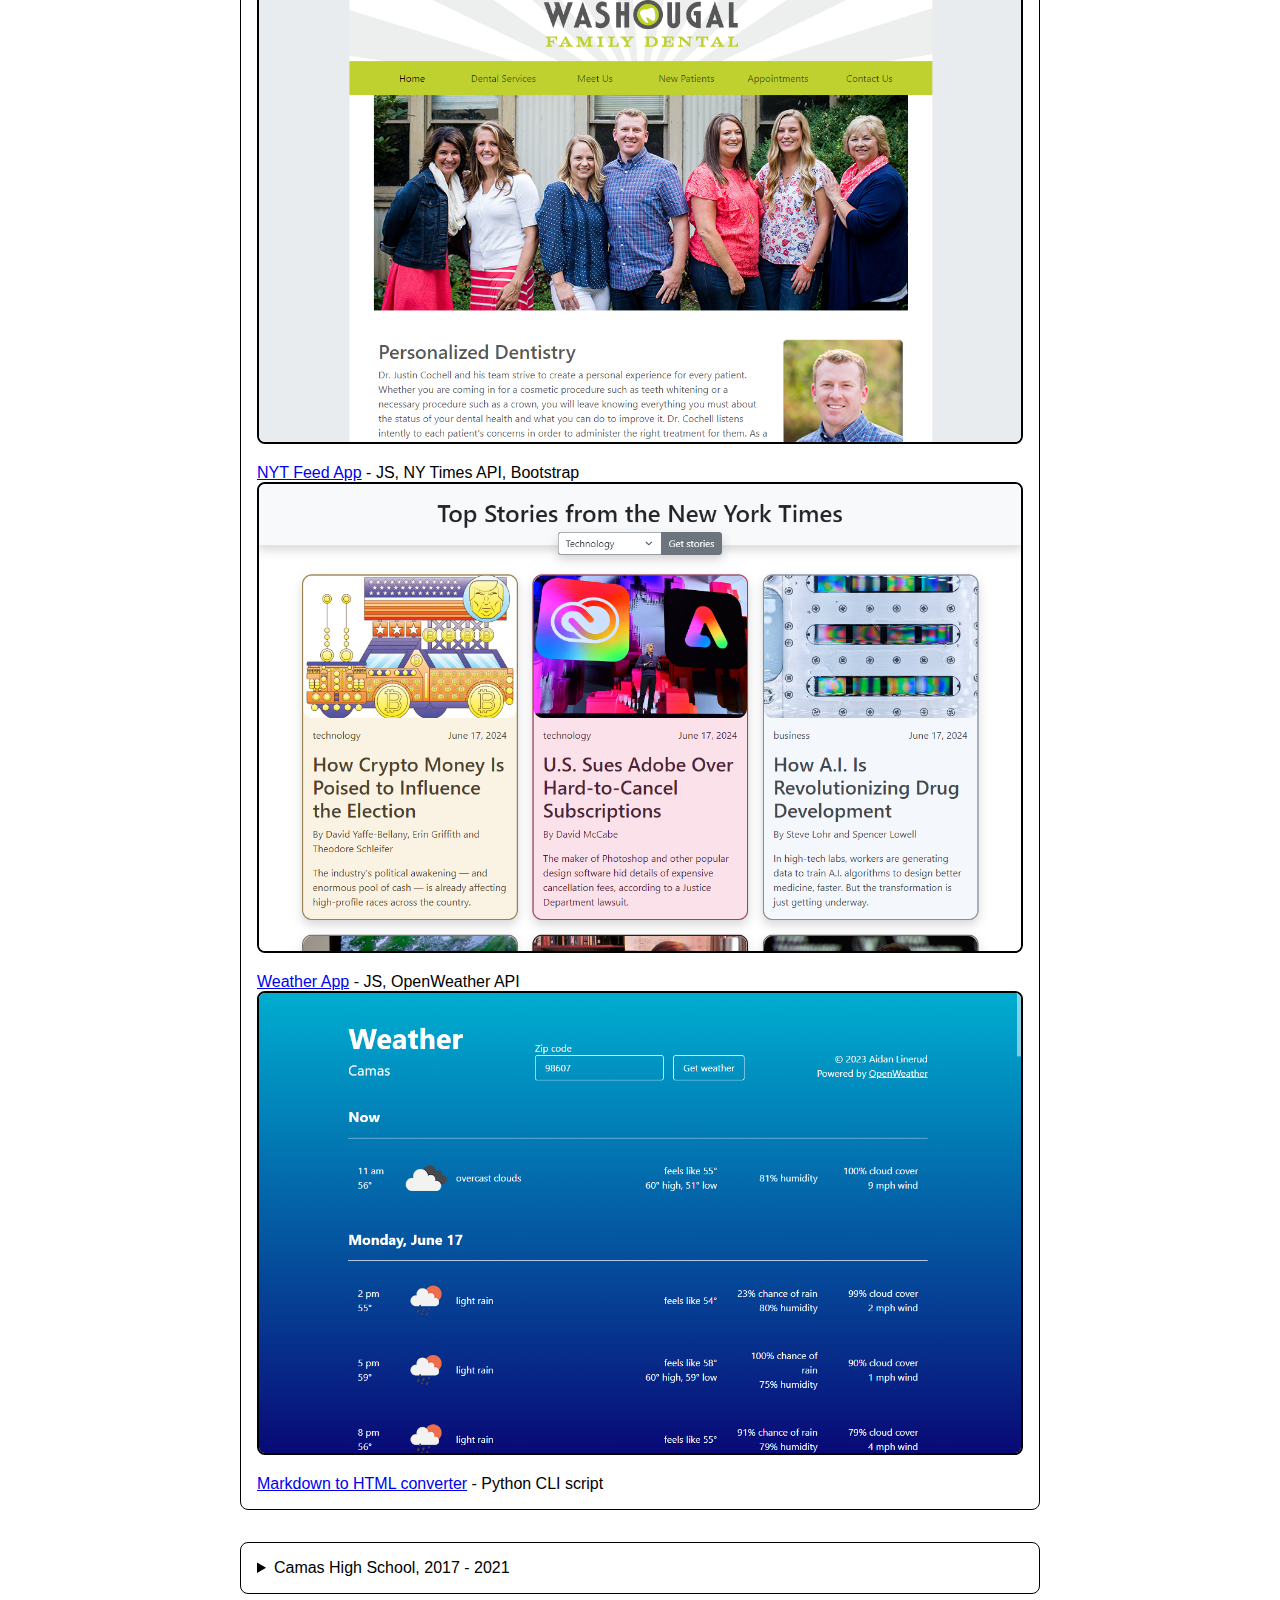
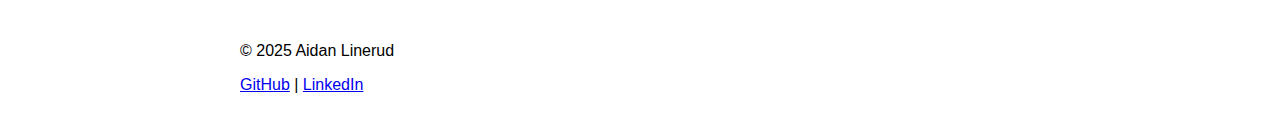
==== commit afb523d5: "Update work experience" ====
--- a/index.html
+++ b/index.html
@@ -38,13 +38,13 @@
 
   <section class="experience">
     <h2 id="experience">Work Experience</h2>
-    <p>I got my first webdev job as I was graduating from college.</p>
+    <p>I am actively looking for work.</p>
 
     <details open>
       <summary>
-        <strong>Contractor, Kintsugi Systems, since June 2024</strong>
+        <strong>Contractor, 9 months, Kintsugi Systems, June 2024 - Feb 2025</strong>
       </summary>
-      <p>I am working on a system for managing concrete mixer trucks, employees, shifts, and notifications.</p>
+      <p>I worked on a system for managing concrete mixer trucks, employees, shifts, and notifications.</p>
       <ul>
         <li>Improved client experience regarding messages/calls between system & employees</li>
         <li>Improved employee experience regarding phone system & shift updates</li>
